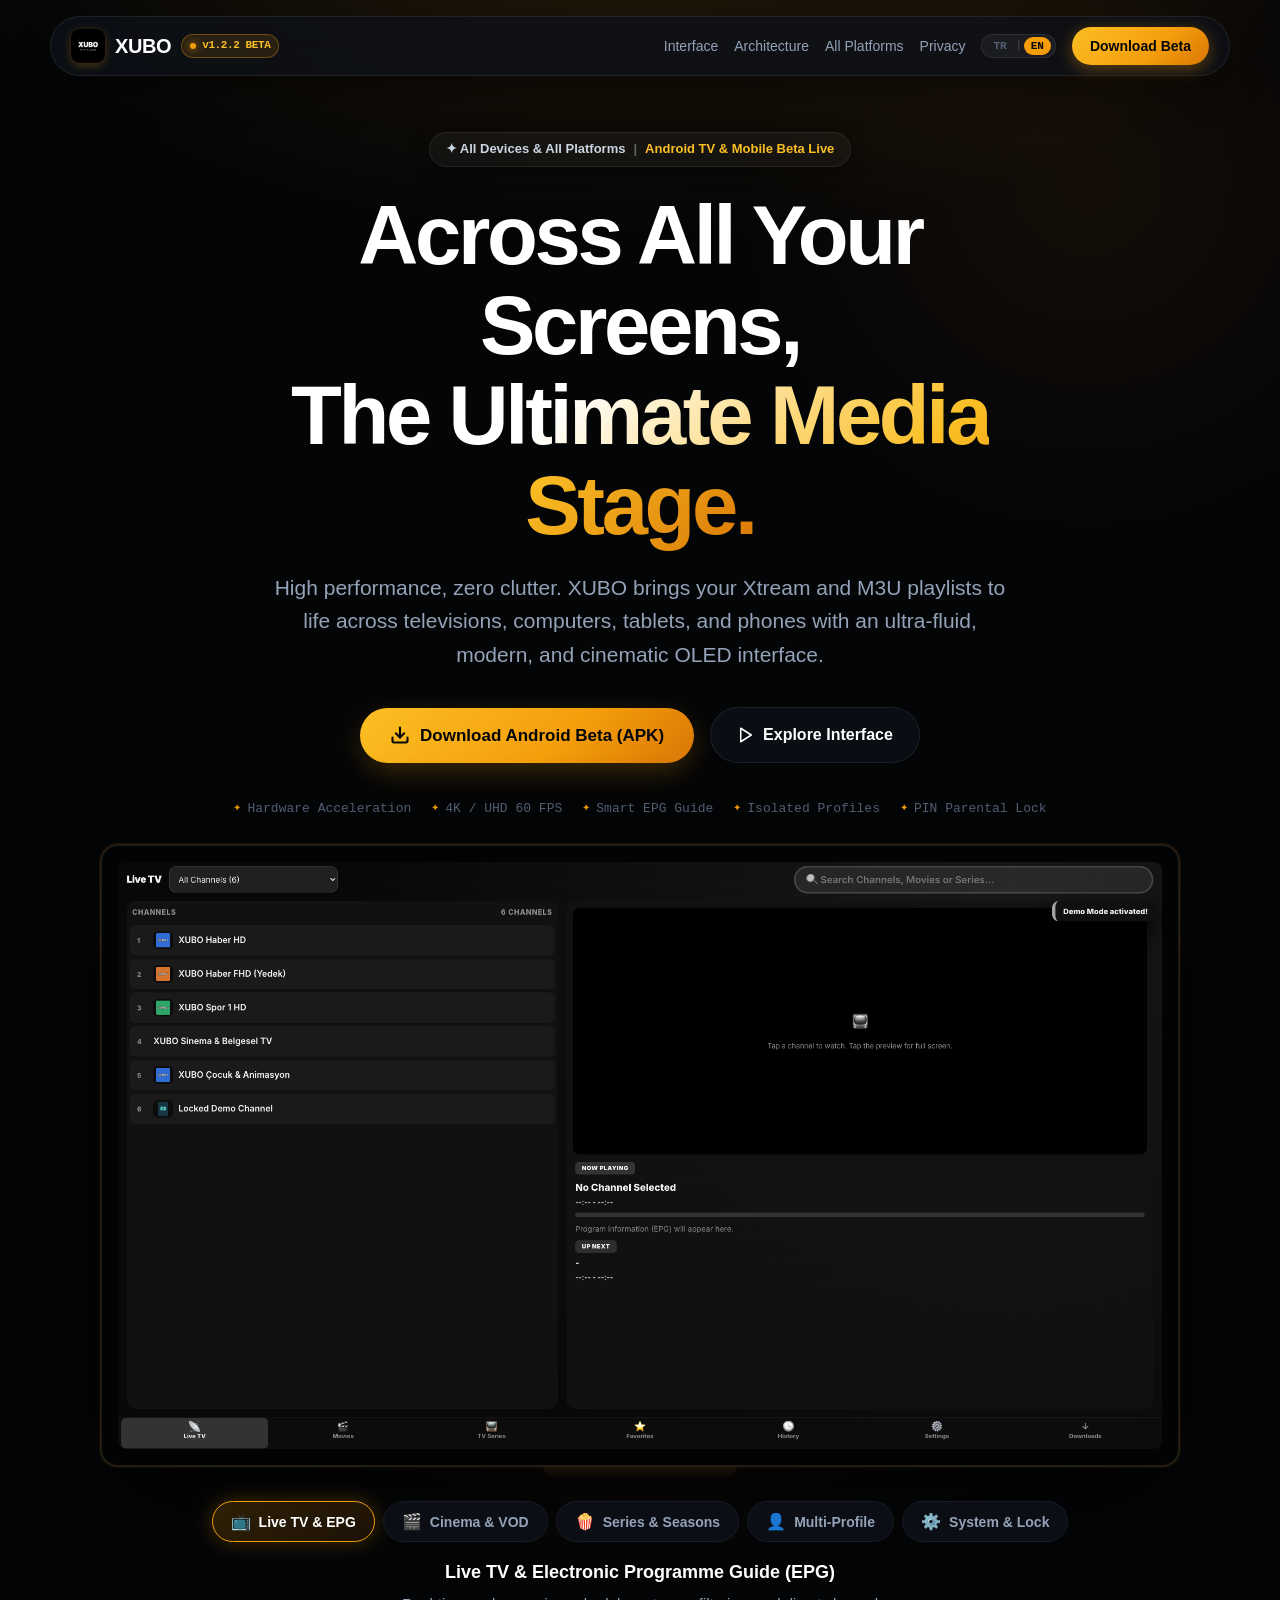
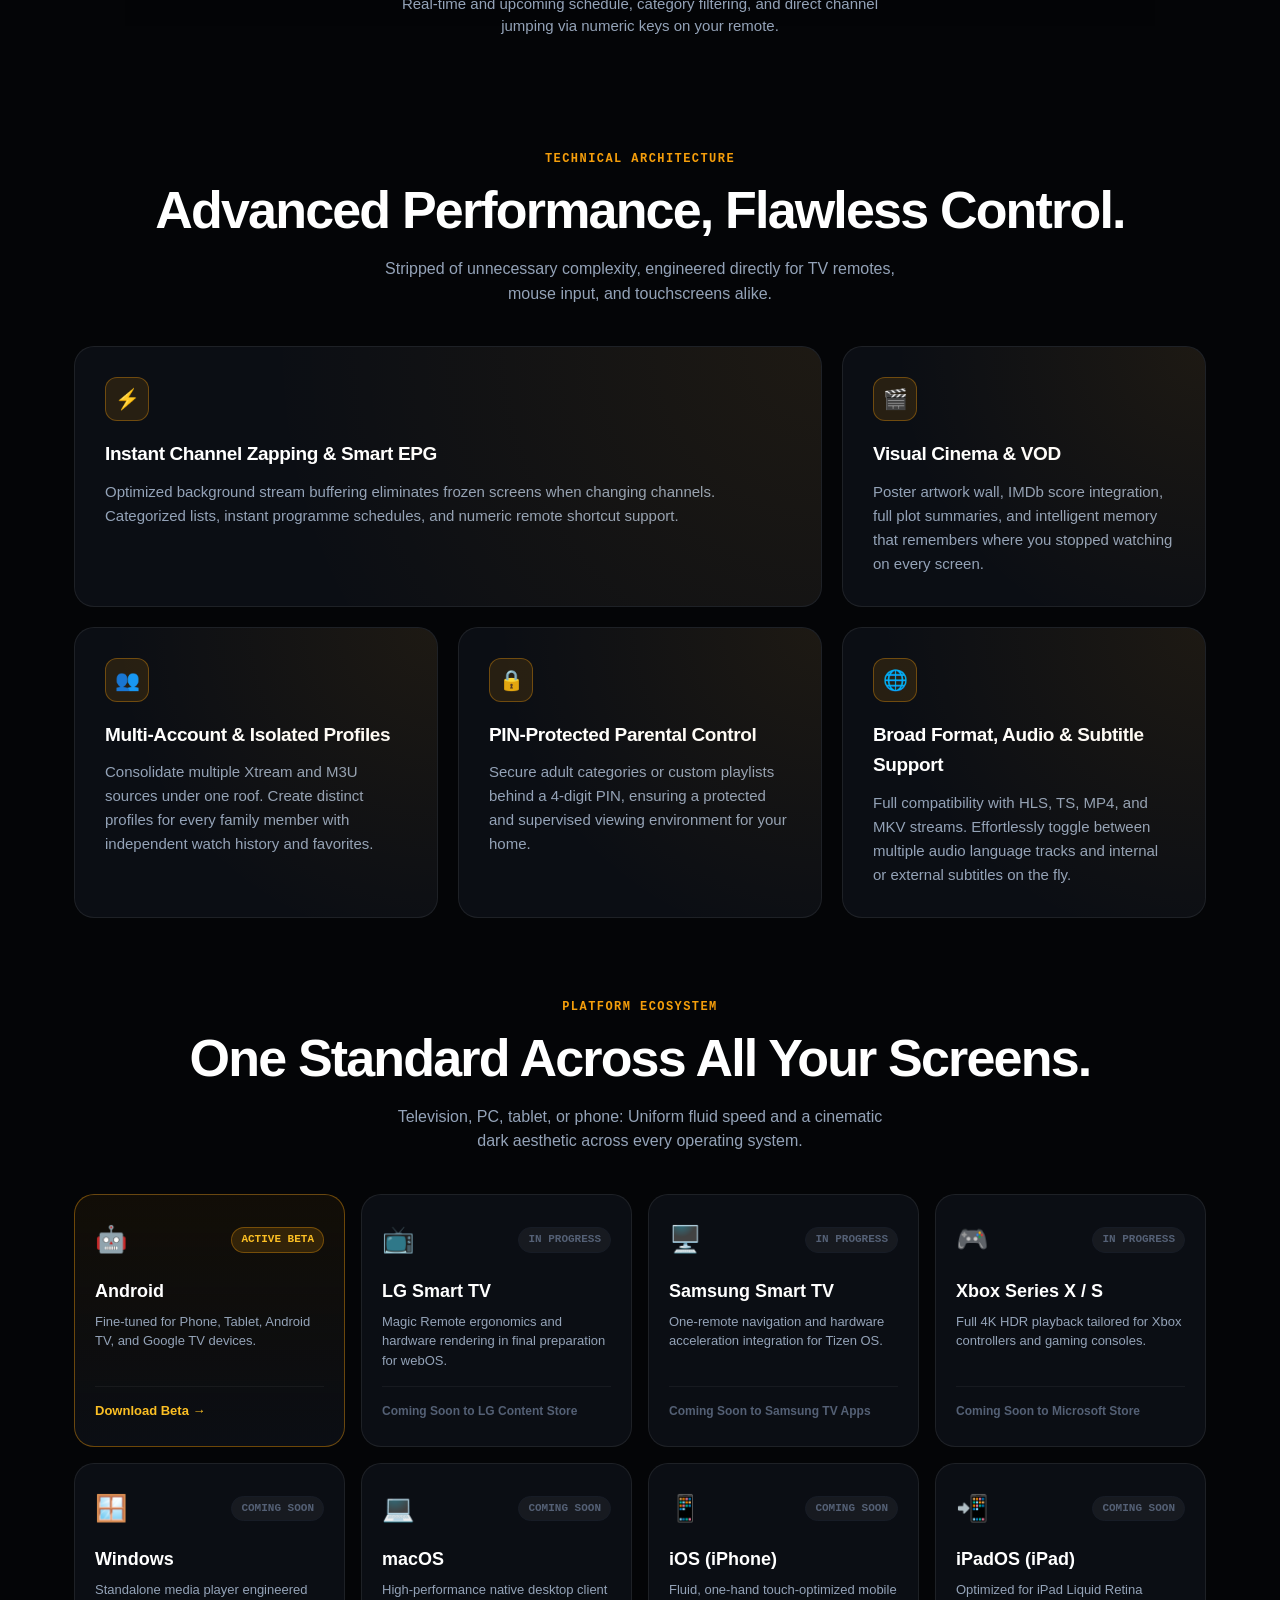
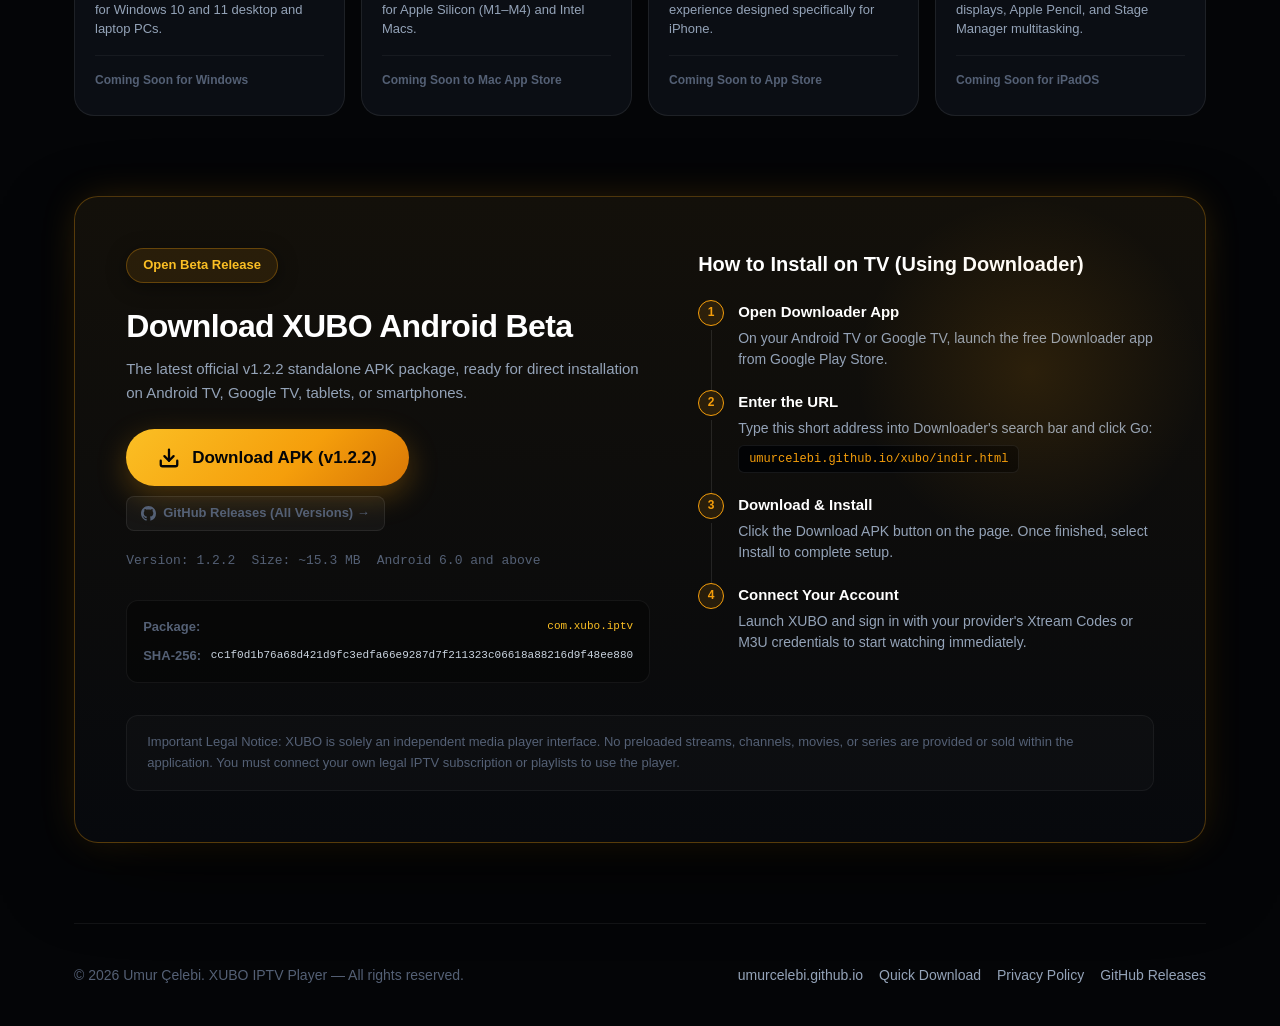
==== xubo/index.html @ 677a8559 "Enhance website: Integrate official GitHub Releases links and badges" ====
<!doctype html>
<html lang="tr">
<head>
  <meta charset="utf-8">
  <meta name="viewport" content="width=device-width, initial-scale=1">
  <title>XUBO — Tüm Ekranlarınız İçin Yeni Nesil IPTV Oynatıcı</title>
  <meta name="description" content="XUBO; televizyon, bilgisayar, tablet ve telefonda kendi IPTV aboneliğinizdeki canlı TV, film ve dizileri en yüksek performans ve sinematik koyu arayüzle oynatan bağımsız medya oynatıcısıdır.">
  <link rel="icon" href="favicon.png" type="image/png">
  <link rel="stylesheet" href="assets/css/xubo.css">
  <script src="assets/js/xubo.js" defer></script>
</head>
<body>

  <!-- Floating Capsule Navigation -->
  <div class="nav-wrapper">
    <header class="floating-nav">
      <a href="./" class="nav-brand" aria-label="XUBO">
        <img src="assets/img/xubo-icon.png" alt="XUBO Logo" width="34" height="34">
        <span>XUBO</span>
        <span class="pulse-indicator">
          <span class="pulse-dot" aria-hidden="true"></span>
          v1.2.2 BETA
        </span>
      </a>

      <nav class="nav-menu" aria-label="Menü">
        <a class="nav-opt" href="#ekranlar" data-i18n="nav_screens">Arayüz</a>
        <a class="nav-opt" href="#ozellikler" data-i18n="nav_architecture">Mimarisi</a>
        <a class="nav-opt" href="#ekosistem" data-i18n="nav_devices">Tüm Platformlar</a>
        <a class="nav-opt" href="privacy.html" data-i18n="nav_privacy">Gizlilik</a>

        <!-- Language Switcher -->
        <div class="lang-switcher" aria-label="Dil Seçimi">
          <button type="button" class="lang-btn is-active" data-lang="tr" aria-pressed="true">TR</button>
          <span class="lang-sep" aria-hidden="true">|</span>
          <button type="button" class="lang-btn" data-lang="en" aria-pressed="false">EN</button>
        </div>

        <a class="btn-nav-cta" href="#indir" data-i18n="nav_beta_cta">Beta İndir</a>
      </nav>
    </header>
  </div>

  <div class="wrap">
    <main id="icerik">
      <!-- 1. Theatrical Hero Stage -->
      <section class="hero-stage">
        <div class="hero-pill-badge">
          <span data-i18n="hero_badge">✦ Tüm Cihazlar & Tüm Platformlar</span>
          <span style="opacity: 0.4;">|</span>
          <span class="tag-highlight" data-i18n="hero_badge_sub">Android TV & Mobil Beta Yayında</span>
        </div>

        <h1>
          <span data-i18n="hero_h1_lead">Tüm Ekranlarınızda</span><br>
          <span class="gradient-text" data-i18n="hero_h1_grad">Kusursuz Medya Sahnesi.</span>
        </h1>

        <p class="hero-lead" data-i18n="hero_lead">
          Yüksek performans, sıfır karmaşa. XUBO; televizyondan bilgisayara, tabletten telefona tüm cihazlarınızda Xtream ve M3U oynatma listelerinizi ultra akıcı, modern ve sinematik bir OLED arayüzüyle buluşturan yeni nesil medya oynatıcısıdır.
        </p>

        <div class="hero-buttons">
          <a class="btn-glow-primary" href="#indir">
            <svg width="20" height="20" viewBox="0 0 24 24" fill="none" stroke="currentColor" stroke-width="2.5" stroke-linecap="round" stroke-linejoin="round" aria-hidden="true"><path d="M21 15v4a2 2 0 0 1-2 2H5a2 2 0 0 1-2-2v-4"></path><polyline points="7 10 12 15 17 10"></polyline><line x1="12" y1="15" x2="12" y2="3"></line></svg>
            <span data-i18n="hero_btn_dl">Android Beta Sürümünü İndir (APK)</span>
          </a>
          <a class="btn-glass-secondary" href="#ekranlar">
            <svg width="18" height="18" viewBox="0 0 24 24" fill="none" stroke="currentColor" stroke-width="2" stroke-linecap="round" stroke-linejoin="round" aria-hidden="true"><polygon points="5 3 19 12 5 21 5 3"></polygon></svg>
            <span data-i18n="hero_btn_explore">Arayüzü İncele</span>
          </a>
        </div>

        <div class="specs-ticker">
          <span data-i18n="spec_hw">Donanım Hızlandırma</span>
          <span data-i18n="spec_4k">4K / UHD 60 FPS</span>
          <span data-i18n="spec_epg">Akıllı EPG Rehberi</span>
          <span data-i18n="spec_multi">Çoklu Profil</span>
          <span data-i18n="spec_pin">PIN Ebeveyn Kilidi</span>
        </div>

        <!-- 2. Cinematic OLED Showcase -->
        <div class="showcase-stage" id="ekranlar">
          <div class="ambient-glow" aria-hidden="true"></div>

          <div class="oled-tv">
            <div class="tv-display">
              <img class="is-visible" data-screen="live" src="assets/img/screen-live.png" alt="XUBO Canlı TV ve EPG Program Rehberi" width="1920" height="1080">
              <img data-screen="vod" src="assets/img/screen-vod.png" alt="XUBO 4K VOD Sinema ve Film Kütüphanesi" width="1920" height="1080" loading="lazy">
              <img data-screen="series" src="assets/img/screen-series.png" alt="XUBO Dizi ve Sezon Takip Arayüzü" width="1920" height="1080" loading="lazy">
              <img data-screen="login" src="assets/img/screen-login.png" alt="XUBO Giriş ve Çoklu Profil Yönetimi" width="1920" height="1080" loading="lazy">
              <img data-screen="settings" src="assets/img/screen-settings.png" alt="XUBO Sistem Ayarları ve Ebeveyn Kilidi" width="1920" height="1080" loading="lazy">
            </div>
          </div>
          <div class="tv-pedestal" aria-hidden="true"></div>

          <!-- Dynamic Dock Switcher -->
          <div class="showcase-dock">
            <div class="dock-tabs" role="tablist" aria-label="Uygulama Ekranları">
              <button type="button" class="dock-btn is-active" role="tab" aria-selected="true" data-target="live">
                <span class="dock-icon">📺</span> <span data-i18n="tab_live">Canlı TV & EPG</span>
              </button>
              <button type="button" class="dock-btn" role="tab" aria-selected="false" data-target="vod">
                <span class="dock-icon">🎬</span> <span data-i18n="tab_vod">Sinema & VOD</span>
              </button>
              <button type="button" class="dock-btn" role="tab" aria-selected="false" data-target="series">
                <span class="dock-icon">🍿</span> <span data-i18n="tab_series">Dizi & Sezon</span>
              </button>
              <button type="button" class="dock-btn" role="tab" aria-selected="false" data-target="login">
                <span class="dock-icon">👤</span> <span data-i18n="tab_login">Çoklu Profil</span>
              </button>
              <button type="button" class="dock-btn" role="tab" aria-selected="false" data-target="settings">
                <span class="dock-icon">⚙️</span> <span data-i18n="tab_settings">Sistem & Kilit</span>
              </button>
            </div>

            <div class="dock-info" aria-live="polite">
              <h3 data-dock-title>Canlı TV ve Elektronik Program Rehberi (EPG)</h3>
              <p data-dock-desc>Anlık ve sıradaki yayın bilgisi, kategori bazlı filtreleme ve kumandadan doğrudan sayı ile kanal seçimi.</p>
            </div>
          </div>
        </div>
      </section>

      <!-- 3. Bento Grid Features Architecture -->
      <section id="ozellikler" aria-labelledby="h-ozellikler">
        <div class="section-header">
          <div class="section-eyebrow" data-i18n="bento_eyebrow">TEKNİK MİMARİ</div>
          <h2 class="section-heading" id="h-ozellikler" data-i18n="bento_h2">Gelişmiş Performans, Kusursuz Kontrol.</h2>
          <p class="section-desc" data-i18n="bento_desc">Gereksiz karmaşadan arındırılmış, televizyon kumandasından mobil dokunmatiğe kadar her cihaza özel ergonomi.</p>
        </div>

        <div class="bento-grid">
          <!-- Card 1: Wide 2 cols -->
          <div class="bento-card col-span-2">
            <div class="bento-icon-box" aria-hidden="true">⚡</div>
            <h3 data-i18n="bento_1_title">Anlık Kanal Değişimi ve Akıllı EPG</h3>
            <p data-i18n="bento_1_desc">Arka planda optimize edilen akış tamponlaması sayesinde kanal değiştirirken ekran donmaz. Kategorize edilmiş liste, anlık yayın akışı, program detayları ve sayı tuşlarıyla doğrudan kanal atlama desteği sunar.</p>
          </div>

          <!-- Card 2 -->
          <div class="bento-card">
            <div class="bento-icon-box" aria-hidden="true">🎬</div>
            <h3 data-i18n="bento_2_title">Görsel Sinema & VOD</h3>
            <p data-i18n="bento_2_desc">Film ve diziler için poster afiş duvarı, IMDb puanları, özet bilgileri ve kaldığınız saniyeyi her profilde bağımsız hatırlayan akıllı oynatıcı hafızası.</p>
          </div>

          <!-- Card 3 -->
          <div class="bento-card">
            <div class="bento-icon-box" aria-hidden="true">👥</div>
            <h3 data-i18n="bento_3_title">Çoklu Hesap ve Bağımsız Profiller</h3>
            <p data-i18n="bento_3_desc">Xtream ve M3U hesaplarınızı tek çatıda toplayın. Evdeki her aile üyesi için ayrı profil oluşturup favorileri ve geçmişi birbirinden ayırın.</p>
          </div>

          <!-- Card 4 -->
          <div class="bento-card">
            <div class="bento-icon-box" aria-hidden="true">🔒</div>
            <h3 data-i18n="bento_4_title">PIN Korumalı Ebeveyn Kilidi</h3>
            <p data-i18n="bento_4_desc">Yetişkin kategorileri ya da özel listeleri 4 haneli güvenli PIN şifresiyle kilitleyin; aileniz için her zaman güvenli ve denetimli bir izleme ortamı sağlayın.</p>
          </div>

          <!-- Card 5 -->
          <div class="bento-card">
            <div class="bento-icon-box" aria-hidden="true">🌐</div>
            <h3 data-i18n="bento_5_title">Geniş Format ve Ses/Altyazı Desteği</h3>
            <p data-i18n="bento_5_desc">HLS, TS, MP4 ve MKV kapsayıcıları ile tam uyum. Yayın anında çoklu ses dilleri ve harici altyazılar arasında tek dokunuşla geçiş yapabilme imkanı.</p>
          </div>
        </div>
      </section>

      <!-- 4. Ecosystem & Platform Matrix (8 Platforms) -->
      <section id="ekosistem" aria-labelledby="h-ekosistem">
        <div class="section-header">
          <div class="section-eyebrow" data-i18n="eco_eyebrow">PLATFORM EKOSİSTEMİ</div>
          <h2 class="section-heading" id="h-ekosistem" data-i18n="eco_h2">Tüm Ekranlarınızda Tek Standart.</h2>
          <p class="section-desc" data-i18n="eco_desc">Televizyon, bilgisayar, tablet ve telefon: Farklı işletim sistemlerinde aynı tutarlı hız ve sinematik koyu arayüz.</p>
        </div>

        <div class="ecosystem-grid">
          <!-- 1. Android (Active Beta) -->
          <div class="eco-card eco-active">
            <div>
              <div class="eco-head">
                <span class="eco-icon">🤖</span>
                <span class="eco-pill pill-live" data-i18n="eco_android_badge">Aktif Beta</span>
              </div>
              <h3 data-i18n="eco_android_title">Android</h3>
              <p class="eco-desc" data-i18n="eco_android_desc">Telefon, Tablet, Android TV ve Google TV cihazları için optimize edildi.</p>
            </div>
            <div class="eco-footer">
              <a href="#indir" data-i18n="eco_android_cta">
                Beta Sürümünü İndir →
              </a>
            </div>
          </div>

          <!-- 2. LG webOS -->
          <div class="eco-card">
            <div>
              <div class="eco-head">
                <span class="eco-icon">📺</span>
                <span class="eco-pill pill-soon" data-i18n="eco_lg_badge">Hazırlanıyor</span>
              </div>
              <h3 data-i18n="eco_lg_title">LG Smart TV</h3>
              <p class="eco-desc" data-i18n="eco_lg_desc">webOS platformu için Magic Remote kumanda optimizasyonları tamamlanıyor.</p>
            </div>
            <div class="eco-footer">
              <span class="soon-label" data-i18n="eco_lg_status">Yakında LG Content Store'da</span>
            </div>
          </div>

          <!-- 3. Samsung Tizen OS -->
          <div class="eco-card">
            <div>
              <div class="eco-head">
                <span class="eco-icon">🖥️</span>
                <span class="eco-pill pill-soon" data-i18n="eco_samsung_badge">Hazırlanıyor</span>
              </div>
              <h3 data-i18n="eco_samsung_title">Samsung Smart TV</h3>
              <p class="eco-desc" data-i18n="eco_samsung_desc">Tizen OS için tek kumanda ergonomisi ve donanım hızlandırma entegrasyonu.</p>
            </div>
            <div class="eco-footer">
              <span class="soon-label" data-i18n="eco_samsung_status">Yakında Samsung Smart TV Mağazası'nda</span>
            </div>
          </div>

          <!-- 4. Xbox Series X / S -->
          <div class="eco-card">
            <div>
              <div class="eco-head">
                <span class="eco-icon">🎮</span>
                <span class="eco-pill pill-soon" data-i18n="eco_xbox_badge">Hazırlanıyor</span>
              </div>
              <h3 data-i18n="eco_xbox_title">Xbox Series X / S</h3>
              <p class="eco-desc" data-i18n="eco_xbox_desc">Xbox oyun kumandası ile tam uyumlu 4K HDR oynatma deneyimi.</p>
            </div>
            <div class="eco-footer">
              <span class="soon-label" data-i18n="eco_xbox_status">Yakında Microsoft Store'da</span>
            </div>
          </div>

          <!-- 5. Windows -->
          <div class="eco-card">
            <div>
              <div class="eco-head">
                <span class="eco-icon">🪟</span>
                <span class="eco-pill pill-soon" data-i18n="eco_windows_badge">Yakında</span>
              </div>
              <h3 data-i18n="eco_windows_title">Windows</h3>
              <p class="eco-desc" data-i18n="eco_windows_desc">Windows 10 ve 11 masaüstü ve dizüstü bilgisayarlar için bağımsız oynatıcı uygulaması.</p>
            </div>
            <div class="eco-footer">
              <span class="soon-label" data-i18n="eco_windows_status">Yakında Windows İçin Yayında</span>
            </div>
          </div>

          <!-- 6. macOS -->
          <div class="eco-card">
            <div>
              <div class="eco-head">
                <span class="eco-icon">💻</span>
                <span class="eco-pill pill-soon" data-i18n="eco_macos_badge">Yakında</span>
              </div>
              <h3 data-i18n="eco_macos_title">macOS</h3>
              <p class="eco-desc" data-i18n="eco_macos_desc">Apple Silicon (M1/M2/M3/M4) ve Intel Mac cihazları için yüksek performanslı masaüstü arayüzü.</p>
            </div>
            <div class="eco-footer">
              <span class="soon-label" data-i18n="eco_macos_status">Yakında Mac App Store'da</span>
            </div>
          </div>

          <!-- 7. iOS (iPhone) -->
          <div class="eco-card">
            <div>
              <div class="eco-head">
                <span class="eco-icon">📱</span>
                <span class="eco-pill pill-soon" data-i18n="eco_ios_badge">Yakında</span>
              </div>
              <h3 data-i18n="eco_ios_title">iOS (iPhone)</h3>
              <p class="eco-desc" data-i18n="eco_ios_desc">iPhone ekranları için özel olarak tasarlanmış, tek elle kullanılan akıcı mobil deneyim.</p>
            </div>
            <div class="eco-footer">
              <span class="soon-label" data-i18n="eco_ios_status">Yakında App Store'da</span>
            </div>
          </div>

          <!-- 8. iPadOS (iPad) -->
          <div class="eco-card">
            <div>
              <div class="eco-head">
                <span class="eco-icon">📲</span>
                <span class="eco-pill pill-soon" data-i18n="eco_ipados_badge">Yakında</span>
              </div>
              <h3 data-i18n="eco_ipados_title">iPadOS (iPad)</h3>
              <p class="eco-desc" data-i18n="eco_ipados_desc">Geniş Retina ekran, Apple Pencil ve Sahne Yöneticisi (Stage Manager) ile çoklu görev uyumu.</p>
            </div>
            <div class="eco-footer">
              <span class="soon-label" data-i18n="eco_ipados_status">Yakında iPadOS İçin Yayında</span>
            </div>
          </div>
        </div>
      </section>

      <!-- 5. Monolith Download Hub -->
      <section id="indir" aria-labelledby="h-indir">
        <div class="download-hub">
          <div class="hub-layout">
            <!-- Left: Download Hero & Verification -->
            <div class="hub-hero">
              <div class="hero-pill-badge" style="background: rgba(245, 158, 11, 0.1); border-color: rgba(245, 158, 11, 0.3); color: var(--amber-bright);" data-i18n="hub_badge">
                Açık Beta Dağıtımı
              </div>
              <h3 id="h-indir" data-i18n="hub_h3">XUBO Android Beta'yı İndirin</h3>
              <p data-i18n="hub_lead">
                Android TV, Google TV, tablet veya akıllı telefonunuza doğrudan kurabileceğiniz en güncel v1.2.2 resmi APK paketidir.
              </p>

              <a class="btn-download-hero" href="downloads/xubo-iptv.apk" download="xubo-iptv.apk">
                <svg width="22" height="22" viewBox="0 0 24 24" fill="none" stroke="currentColor" stroke-width="2.5" stroke-linecap="round" stroke-linejoin="round" aria-hidden="true"><path d="M21 15v4a2 2 0 0 1-2 2H5a2 2 0 0 1-2-2v-4"></path><polyline points="7 10 12 15 17 10"></polyline><line x1="12" y1="15" x2="12" y2="3"></line></svg>
                <span data-i18n="hub_btn">APK'yı İndir (v1.2.2)</span>
              </a>

              <div style="margin-top: 10px;">
                <a href="https://github.com/umurcelebi/xubo/releases" target="_blank" rel="noopener" style="display: inline-flex; align-items: center; gap: 7px; color: var(--text-dim); font-size: 13px; font-weight: 600; text-decoration: none; padding: 6px 14px; border-radius: 8px; background: rgba(255, 255, 255, 0.04); border: 1px solid rgba(255, 255, 255, 0.08); transition: all 0.2s ease;">
                  <svg width="15" height="15" viewBox="0 0 24 24" fill="currentColor" aria-hidden="true"><path d="M12 0C5.37 0 0 5.37 0 12c0 5.31 3.435 9.795 8.205 11.385.6.105.825-.255.825-.57 0-.285-.015-1.23-.015-2.235-3.015.555-3.795-.735-4.035-1.41-.135-.345-.72-1.41-1.23-1.695-.42-.225-1.02-.78-.015-.795.945-.015 1.62.87 1.845 1.23 1.08 1.815 2.805 1.305 3.495.99.105-.78.42-1.305.765-1.605-2.67-.3-5.46-1.335-5.46-5.925 0-1.305.465-2.385 1.23-3.225-.12-.3-.54-1.53.12-3.18 0 0 1.005-.315 3.3 1.23.96-.27 1.98-.405 3-.405s2.04.135 3 .405c2.295-1.56 3.3-1.23 3.3-1.23.66 1.65.24 2.88.12 3.18.765.84 1.23 1.905 1.23 3.225 0 4.605-2.805 5.625-5.475 5.925.435.375.81 1.095.81 2.22 0 1.605-.015 2.895-.015 3.3 0 .315.225.69.825.57A12.02 12.02 0 0024 12c0-6.63-5.37-12-12-12z"/></svg>
                  <span data-i18n="hub_github_releases">GitHub Releases (Tüm Sürümler) →</span>
                </a>
              </div>

              <div class="apk-specs">
                <span data-i18n="hub_spec_ver">Sürüm: 1.2.2</span>
                <span data-i18n="hub_spec_size">Boyut: ~15.3 MB</span>
                <span data-i18n="hub_spec_req">Android 6.0 ve üzeri</span>
              </div>

              <!-- Cryptographic Hash Verification -->
              <div class="security-card">
                <div class="hash-row">
                  <span style="color: var(--text-dim); font-weight: 600;" data-i18n="hub_pkg">Paket:</span>
                  <code style="color: var(--amber-bright);">com.xubo.iptv</code>
                </div>
                <div class="hash-row" style="margin-top: 8px;">
                  <span style="color: var(--text-dim); font-weight: 600;" data-i18n="hub_hash">SHA-256:</span>
                  <code>cc1f0d1b76a68d421d9fc3edfa66e9287d7f211323c06618a88216d9f48ee880</code>
                </div>
              </div>
            </div>

            <!-- Right: Fast TV Installation Timeline -->
            <div>
              <h4 style="font-size: 20px; font-weight: 750; color: var(--text-primary); margin: 0 0 20px;" data-i18n="hub_guide_title">
                Televizyona Kurulum (Downloader ile)
              </h4>

              <ol class="timeline-guide">
                <li>
                  <h4 data-i18n="hub_step_1_title">Downloader Uygulamasını Açın</h4>
                  <p data-i18n="hub_step_1_desc">Android TV veya Google TV cihazınızda Google Play Store'dan ücretsiz Downloader uygulamasını açın.</p>
                </li>
                <li>
                  <h4 data-i18n="hub_step_2_title">Adresi Yazın</h4>
                  <p><span data-i18n="hub_step_2_desc">Downloader arama çubuğuna şu kısa adresi girip kumandadan Go butonuna basın:</span><br>
                    <span class="fast-url">umurcelebi.github.io/xubo/indir.html</span>
                  </p>
                </li>
                <li>
                  <h4 data-i18n="hub_step_3_title">İndirin ve Yükleyin</h4>
                  <p data-i18n="hub_step_3_desc">Açılan sayfada APK'yı İndir seçeneğine tıklayın. İndirme bittiğinde Yükle (Install) butonuna basarak kurulumu tamamlayın.</p>
                </li>
                <li>
                  <h4 data-i18n="hub_step_4_title">Hesabınızı Ekleyin</h4>
                  <p data-i18n="hub_step_4_desc">Uygulamayı açıp IPTV sağlayıcınızın Xtream Codes veya M3U bağlantı bilgileriyle anında izlemeye başlayın.</p>
                </li>
              </ol>
            </div>
          </div>

          <!-- Legal Disclaimer -->
          <div class="legal-box" data-i18n="legal_text">
            Önemli Yasal Bilgilendirme: XUBO yalnızca bağımsız bir medya oynatıcı arayüzüdür. Uygulama içerisinde hazır yayın, kanal, film veya dizi bulunmaz ve satılmaz. Hizmetten yararlanmak için kendi yasal IPTV aboneliğinizi kullanmanız gerekir.
          </div>
        </div>
      </section>
    </main>

    <!-- Global Footer -->
    <footer class="global-footer">
      <div class="footer-inner">
        <div data-i18n="footer_copy">
          © 2026 Umur Çelebi. XUBO IPTV Player — Tüm hakları saklıdır.
        </div>
        <div class="footer-links">
          <a href="../">umurcelebi.github.io</a>
          <a href="indir.html" data-i18n="footer_quick_dl">Hızlı İndirme</a>
          <a href="privacy.html" data-i18n="footer_privacy">Gizlilik Politikası</a>
          <a href="https://github.com/umurcelebi/xubo/releases" target="_blank" rel="noopener" data-i18n="footer_github">GitHub Sürümleri</a>
        </div>
      </div>
    </footer>
  </div>

</body>
</html>
---- xubo/assets/css/xubo.css ----
/* ==========================================================================
   XUBO — Next-Gen IPTV Media Player
   Bespoke Design: Dark Titanium, Cyber-OLED & Warm Amber Luminescence
   Fully Responsive & Mobile-Optimized (Zero Overflow)
   ========================================================================== */

:root {
  --bg-core: #040507;
  --bg-deep: #07090d;
  --bg-surface: #0b0e14;
  --bg-glass: rgba(14, 18, 26, 0.76);
  --bg-glass-hover: rgba(22, 28, 40, 0.88);
  --bg-card: #0f131c;

  --border-glass: rgba(255, 255, 255, 0.08);
  --border-glass-hover: rgba(245, 158, 11, 0.4);
  --border-subtle: #171c26;

  /* Brand Accent: Warm Amber & Golden Titanium */
  --amber: #f59e0b;
  --amber-bright: #fbbf24;
  --amber-light: #fef3c7;
  --amber-glow: rgba(245, 158, 11, 0.28);
  --amber-subtle: rgba(245, 158, 11, 0.12);
  --amber-border: rgba(245, 158, 11, 0.35);
  --amber-gradient: linear-gradient(135deg, #fbbf24 0%, #f59e0b 60%, #d97706 100%);

  --text-primary: #ffffff;
  --text-secondary: #cbd5e1;
  --text-muted: #94a3b8;
  --text-dim: #546075;

  --font-sans: -apple-system, BlinkMacSystemFont, "Segoe UI", Roboto, "Inter", Helvetica, Arial, sans-serif;
  --font-mono: "JetBrains Mono", ui-monospace, SFMono-Regular, Menlo, Monaco, Consolas, monospace;

  --container: 1180px;
  --radius-lg: 20px;
  --radius-md: 12px;
  --radius-pill: 999px;

  color-scheme: dark;
}

*, *::before, *::after {
  box-sizing: border-box;
}

html {
  -webkit-text-size-adjust: 100%;
  scroll-behavior: smooth;
  background-color: var(--bg-core);
  overflow-x: hidden;
}

body {
  margin: 0;
  padding: 0;
  width: 100%;
  max-width: 100%;
  font-family: var(--font-sans);
  font-size: 16px;
  line-height: 1.6;
  color: var(--text-secondary);
  background-color: var(--bg-core);
  background-image: 
    radial-gradient(ellipse 90% 60% at 50% -10%, rgba(245, 158, 11, 0.14) 0%, transparent 60%),
    radial-gradient(circle 500px at 85% 20%, rgba(217, 119, 6, 0.08) 0%, transparent 70%);
  background-attachment: fixed;
  -webkit-font-smoothing: antialiased;
  -moz-osx-font-smoothing: grayscale;
  overflow-x: hidden;
}

img {
  max-width: 100%;
  height: auto;
  display: block;
}

a {
  color: var(--amber-bright);
  text-decoration: none;
  transition: all 0.2s ease;
}

a:hover {
  color: #fde68a;
}

:focus-visible {
  outline: 2px solid var(--amber);
  outline-offset: 4px;
  border-radius: 8px;
}

.wrap {
  width: 100%;
  max-width: var(--container);
  margin: 0 auto;
  padding: 0 24px;
  box-sizing: border-box;
}

@media (max-width: 640px) {
  .wrap {
    padding: 0 16px;
  }
}

/* ==========================================================================
   Floating Glass Navigation Header
   ========================================================================== */

.nav-wrapper {
  position: sticky;
  top: 16px;
  z-index: 100;
  padding: 0 16px;
  margin-bottom: 24px;
  box-sizing: border-box;
}

.floating-nav {
  max-width: var(--container);
  margin: 0 auto;
  background: var(--bg-glass);
  backdrop-filter: blur(20px);
  -webkit-backdrop-filter: blur(20px);
  border: 1px solid var(--border-glass);
  border-radius: var(--radius-pill);
  padding: 10px 20px;
  display: flex;
  align-items: center;
  justify-content: space-between;
  box-shadow: 0 16px 40px -10px rgba(0, 0, 0, 0.6);
  box-sizing: border-box;
}

.nav-brand {
  display: flex;
  align-items: center;
  gap: 10px;
  color: var(--text-primary);
  font-weight: 800;
  font-size: 20px;
  letter-spacing: -0.02em;
  flex-shrink: 0;
}

.nav-brand img {
  width: 34px;
  height: 34px;
  border-radius: 9px;
  box-shadow: 0 2px 10px rgba(245, 158, 11, 0.3);
}

.nav-brand .pulse-indicator {
  display: inline-flex;
  align-items: center;
  gap: 6px;
  font-size: 11px;
  font-family: var(--font-mono);
  font-weight: 700;
  color: var(--amber-bright);
  background: var(--amber-subtle);
  border: 1px solid var(--amber-border);
  padding: 2px 8px;
  border-radius: var(--radius-pill);
}

.pulse-dot {
  width: 6px;
  height: 6px;
  border-radius: 50%;
  background: var(--amber);
  box-shadow: 0 0 8px var(--amber);
  animation: pulseAnim 2s infinite ease-in-out;
}

@keyframes pulseAnim {
  0%, 100% { opacity: 1; transform: scale(1); }
  50% { opacity: 0.4; transform: scale(0.85); }
}

.nav-menu {
  display: flex;
  align-items: center;
  gap: 16px;
  font-size: 14px;
  font-weight: 500;
}

.nav-menu a {
  color: var(--text-muted);
}

.nav-menu a:hover {
  color: var(--text-primary);
}

/* Language Switcher */
.lang-switcher {
  display: inline-flex;
  align-items: center;
  background: rgba(255, 255, 255, 0.05);
  border: 1px solid var(--border-glass);
  border-radius: var(--radius-pill);
  padding: 2px 4px;
  gap: 2px;
  font-size: 11px;
  font-family: var(--font-mono);
  font-weight: 700;
  flex-shrink: 0;
}

.lang-btn {
  background: none;
  border: none;
  color: var(--text-dim);
  padding: 3px 7px;
  border-radius: var(--radius-pill);
  cursor: pointer;
  transition: all 0.2s ease;
  font-family: inherit;
  font-size: inherit;
  font-weight: inherit;
}

.lang-btn:hover {
  color: var(--text-primary);
}

.lang-btn.is-active {
  background: var(--amber);
  color: #040507;
}

.lang-sep {
  color: rgba(255, 255, 255, 0.15);
  font-size: 10px;
}

.btn-nav-cta {
  background: var(--amber-gradient);
  color: #040507 !important;
  font-weight: 750;
  padding: 8px 18px;
  border-radius: var(--radius-pill);
  box-shadow: 0 4px 16px rgba(245, 158, 11, 0.35);
  transition: transform 0.2s ease, box-shadow 0.2s ease;
  white-space: nowrap;
  flex-shrink: 0;
}

.btn-nav-cta:hover {
  transform: translateY(-1px);
  box-shadow: 0 6px 22px rgba(245, 158, 11, 0.5);
}

@media (max-width: 820px) {
  .nav-menu a.nav-opt {
    display: none;
  }
}

@media (max-width: 480px) {
  .nav-wrapper {
    top: 10px;
    padding: 0 8px;
  }
  .floating-nav {
    padding: 8px 12px;
  }
  .nav-brand {
    font-size: 18px;
    gap: 8px;
  }
  .nav-brand img {
    width: 28px;
    height: 28px;
  }
  .nav-brand .pulse-indicator {
    display: none; /* Hide badge on mobile header to prevent button collisions */
  }
  .nav-menu {
    gap: 8px;
  }
  .btn-nav-cta {
    padding: 6px 12px;
    font-size: 12px;
  }
}

/* ==========================================================================
   Hero Stage (Theatrical, Symmetrical & Cinematic)
   ========================================================================== */

.hero-stage {
  padding: 48px 0 32px;
  text-align: center;
  box-sizing: border-box;
}

.hero-pill-badge {
  display: inline-flex;
  align-items: center;
  justify-content: center;
  gap: 8px;
  background: rgba(255, 255, 255, 0.04);
  border: 1px solid var(--border-glass);
  padding: 6px 16px;
  border-radius: var(--radius-pill);
  font-size: 13px;
  font-weight: 600;
  color: var(--text-secondary);
  margin-bottom: 24px;
  box-shadow: 0 4px 20px rgba(0, 0, 0, 0.4);
  max-width: 100%;
  box-sizing: border-box;
}

.hero-pill-badge span.tag-highlight {
  color: var(--amber-bright);
  font-weight: 700;
}

.hero-stage h1 {
  font-size: clamp(30px, 6.5vw, 84px);
  font-weight: 850;
  line-height: 1.08;
  letter-spacing: -0.04em;
  color: var(--text-primary);
  margin: 0 auto 20px;
  max-width: 17ch;
  overflow-wrap: break-word;
}

.hero-stage h1 .gradient-text {
  background: linear-gradient(135deg, #ffffff 30%, #fbbf24 70%, #d97706 100%);
  -webkit-background-clip: text;
  -webkit-text-fill-color: transparent;
}

.hero-stage .hero-lead {
  font-size: clamp(15px, 2vw, 21px);
  color: var(--text-muted);
  max-width: 64ch;
  margin: 0 auto 36px;
  line-height: 1.6;
}

.hero-buttons {
  display: flex;
  flex-wrap: wrap;
  align-items: center;
  justify-content: center;
  gap: 16px;
  margin-bottom: 36px;
  width: 100%;
}

.btn-glow-primary {
  display: inline-flex;
  align-items: center;
  justify-content: center;
  gap: 10px;
  background: var(--amber-gradient);
  color: #040507;
  font-size: 17px;
  font-weight: 750;
  padding: 14px 30px;
  border-radius: var(--radius-pill);
  box-shadow: 0 10px 32px -4px var(--amber-glow);
  transition: all 0.25s ease;
  box-sizing: border-box;
}

.btn-glow-primary:hover {
  color: #000000;
  transform: translateY(-2px);
  box-shadow: 0 14px 40px -2px rgba(245, 158, 11, 0.45);
}

.btn-glass-secondary {
  display: inline-flex;
  align-items: center;
  justify-content: center;
  gap: 8px;
  background: var(--bg-glass);
  backdrop-filter: blur(12px);
  color: var(--text-primary);
  border: 1px solid var(--border-glass);
  font-size: 16px;
  font-weight: 600;
  padding: 14px 26px;
  border-radius: var(--radius-pill);
  transition: all 0.2s ease;
  box-sizing: border-box;
}

.btn-glass-secondary:hover {
  background: var(--bg-glass-hover);
  border-color: rgba(255, 255, 255, 0.2);
  color: #ffffff;
  transform: translateY(-2px);
}

/* Feature Ticker / Specs Pills */
.specs-ticker {
  display: flex;
  flex-wrap: wrap;
  align-items: center;
  justify-content: center;
  gap: 10px 20px;
  font-size: 13px;
  font-family: var(--font-mono);
  color: var(--text-dim);
}

.specs-ticker span {
  display: inline-flex;
  align-items: center;
  gap: 6px;
}

.specs-ticker span::before {
  content: '✦';
  color: var(--amber);
  font-size: 10px;
}

@media (max-width: 640px) {
  .hero-stage {
    padding: 24px 0 20px;
  }
  .hero-pill-badge {
    font-size: 11px;
    padding: 6px 12px;
    margin-bottom: 18px;
    flex-direction: column;
    gap: 4px;
    border-radius: 12px;
  }
  .hero-stage h1 {
    font-size: clamp(26px, 8vw, 36px);
    margin-bottom: 14px;
  }
  .hero-stage .hero-lead {
    font-size: 14px;
    line-height: 1.55;
    margin-bottom: 24px;
  }
  .hero-buttons {
    flex-direction: column;
    gap: 12px;
    align-items: stretch;
  }
  .btn-glow-primary,
  .btn-glass-secondary {
    width: 100%;
    padding: 13px 18px;
    font-size: 15px;
    text-align: center;
  }
  .specs-ticker {
    font-size: 11px;
    gap: 8px 12px;
  }
}

/* ==========================================================================
   Cinematic OLED TV Frame & Dynamic Showcase
   ========================================================================== */

.showcase-stage {
  margin: 24px auto 0;
  max-width: 1080px;
  position: relative;
  box-sizing: border-box;
}

/* Ambient Backlight Glow */
.ambient-glow {
  position: absolute;
  top: 10%;
  left: 5%;
  right: 5%;
  bottom: 15%;
  background: radial-gradient(ellipse at center, rgba(245, 158, 11, 0.18) 0%, rgba(217, 119, 6, 0.1) 40%, transparent 70%);
  filter: blur(60px);
  pointer-events: none;
  z-index: 0;
  transition: background 0.5s ease;
}

.oled-tv {
  position: relative;
  z-index: 1;
  background: #020305;
  border: 2px solid #221c13;
  border-radius: 18px;
  padding: clamp(6px, 1.3vw, 16px);
  box-shadow: 0 35px 100px -25px rgba(0, 0, 0, 0.95), 0 0 0 1px rgba(245, 158, 11, 0.1);
  box-sizing: border-box;
}

.tv-display {
  position: relative;
  aspect-ratio: 16 / 9;
  border-radius: 8px;
  overflow: hidden;
  background: #000000;
}

.tv-display img {
  position: absolute;
  inset: 0;
  width: 100%;
  height: 100%;
  object-fit: cover;
  opacity: 0;
  transition: opacity 0.4s cubic-bezier(0.16, 1, 0.3, 1), transform 0.4s ease;
  transform: scale(0.99);
}

.tv-display img.is-visible {
  opacity: 1;
  transform: scale(1);
}

.tv-pedestal {
  width: 18%;
  height: 10px;
  margin: 0 auto;
  background: linear-gradient(180deg, #2b2214 0%, #0c0905 100%);
  border-radius: 0 0 10px 10px;
}

/* Dock Switcher */
.showcase-dock {
  margin-top: 24px;
  position: relative;
  z-index: 2;
  width: 100%;
  box-sizing: border-box;
}

.dock-tabs {
  display: flex;
  flex-wrap: wrap;
  justify-content: center;
  gap: 8px;
  width: 100%;
}

.dock-btn {
  display: inline-flex;
  align-items: center;
  gap: 8px;
  font-family: var(--font-sans);
  font-size: 14px;
  font-weight: 600;
  color: var(--text-muted);
  background: var(--bg-surface);
  border: 1px solid var(--border-subtle);
  border-radius: var(--radius-pill);
  padding: 10px 18px;
  cursor: pointer;
  transition: all 0.2s ease;
  box-sizing: border-box;
  white-space: nowrap;
}

.dock-btn:hover {
  background: var(--bg-card);
  border-color: var(--border-glass-hover);
  color: var(--text-primary);
}

.dock-btn.is-active {
  background: linear-gradient(135deg, rgba(245, 158, 11, 0.18) 0%, rgba(217, 119, 6, 0.12) 100%);
  border-color: var(--amber);
  color: #ffffff;
  box-shadow: 0 0 20px var(--amber-glow);
}

.dock-btn .dock-icon {
  font-size: 16px;
}

.dock-info {
  margin-top: 16px;
  text-align: center;
  padding: 0 8px;
}

.dock-info h3 {
  font-size: 18px;
  font-weight: 700;
  color: var(--text-primary);
  margin: 0 0 6px;
}

.dock-info p {
  font-size: 15px;
  color: var(--text-muted);
  max-width: 60ch;
  margin: 0 auto;
  line-height: 1.5;
}

@media (max-width: 640px) {
  .oled-tv {
    border-radius: 12px;
    padding: 5px;
  }
  .tv-display {
    border-radius: 6px;
  }
  .showcase-dock {
    margin-top: 16px;
    width: 100%;
    max-width: 100%;
    overflow: hidden;
  }
  /* On mobile: scrollable smooth horizontal pill row */
  .dock-tabs {
    width: 100%;
    max-width: 100%;
    box-sizing: border-box;
    flex-wrap: nowrap;
    overflow-x: auto;
    -webkit-overflow-scrolling: touch;
    justify-content: flex-start;
    padding: 4px 4px 10px;
    scrollbar-width: none;
  }
  .dock-tabs::-webkit-scrollbar {
    display: none;
  }
  .dock-btn {
    flex-shrink: 0;
    padding: 8px 14px;
    font-size: 13px;
  }
  .dock-info h3 {
    font-size: 16px;
  }
  .dock-info p {
    font-size: 13px;
  }
}

/* ==========================================================================
   Bento Grid Features Architecture
   ========================================================================== */

section {
  padding: 80px 0 0;
  box-sizing: border-box;
}

.section-header {
  text-align: center;
  margin-bottom: 40px;
  padding: 0 8px;
}

.section-eyebrow {
  font-size: 12px;
  font-family: var(--font-mono);
  font-weight: 700;
  letter-spacing: 0.12em;
  text-transform: uppercase;
  color: var(--amber);
  margin-bottom: 12px;
}

h2.section-heading {
  font-size: clamp(28px, 4.5vw, 52px);
  font-weight: 800;
  letter-spacing: -0.035em;
  color: var(--text-primary);
  margin: 0 auto 16px;
  line-height: 1.15;
  overflow-wrap: break-word;
}

.section-desc {
  font-size: 16px;
  color: var(--text-muted);
  max-width: 58ch;
  margin: 0 auto;
  line-height: 1.55;
}

/* The Bento Grid */
.bento-grid {
  display: grid;
  grid-template-columns: 1fr;
  gap: 16px;
  width: 100%;
  box-sizing: border-box;
}

@media (min-width: 768px) {
  .bento-grid {
    grid-template-columns: repeat(2, 1fr);
    gap: 20px;
  }
}

@media (min-width: 1040px) {
  .bento-grid {
    grid-template-columns: repeat(3, 1fr);
  }
}

.bento-card {
  background: var(--bg-surface);
  border: 1px solid var(--border-glass);
  border-radius: var(--radius-lg);
  padding: 30px;
  position: relative;
  overflow: hidden;
  transition: all 0.3s cubic-bezier(0.16, 1, 0.3, 1);
  box-sizing: border-box;
}

.bento-card::before {
  content: '';
  position: absolute;
  inset: 0;
  background: radial-gradient(circle at top right, rgba(245, 158, 11, 0.08), transparent 70%);
  pointer-events: none;
}

.bento-card:hover {
  transform: translateY(-3px);
  border-color: var(--border-glass-hover);
  box-shadow: 0 20px 40px -15px rgba(0, 0, 0, 0.7), 0 0 30px -10px var(--amber-glow);
}

.bento-card.col-span-2 {
  grid-column: 1 / -1;
}

@media (min-width: 1040px) {
  .bento-card.col-span-2 {
    grid-column: span 2;
  }
}

.bento-icon-box {
  width: 44px;
  height: 44px;
  border-radius: 12px;
  background: var(--amber-subtle);
  border: 1px solid var(--amber-border);
  display: flex;
  align-items: center;
  justify-content: center;
  font-size: 20px;
  margin-bottom: 18px;
}

.bento-card h3 {
  font-size: 19px;
  font-weight: 750;
  letter-spacing: -0.02em;
  color: var(--text-primary);
  margin: 0 0 10px;
}

.bento-card p {
  font-size: 15px;
  color: var(--text-muted);
  line-height: 1.6;
  margin: 0;
}

@media (max-width: 640px) {
  section {
    padding: 60px 0 0;
  }
  .section-header {
    margin-bottom: 28px;
  }
  .bento-card {
    padding: 20px 18px;
    border-radius: 16px;
  }
  .bento-card h3 {
    font-size: 17px;
  }
  .bento-card p {
    font-size: 14px;
    line-height: 1.5;
  }
}

/* ==========================================================================
   Platform Ecosystem Matrix (8 Cards)
   ========================================================================== */

.ecosystem-grid {
  display: grid;
  grid-template-columns: 1fr;
  gap: 14px;
  width: 100%;
  box-sizing: border-box;
}

@media (min-width: 600px) {
  .ecosystem-grid {
    grid-template-columns: repeat(2, 1fr);
    gap: 16px;
  }
}

@media (min-width: 1024px) {
  .ecosystem-grid {
    grid-template-columns: repeat(4, 1fr);
  }
}

.eco-card {
  background: var(--bg-surface);
  border: 1px solid var(--border-glass);
  border-radius: var(--radius-lg);
  padding: 24px 20px;
  display: flex;
  flex-direction: column;
  justify-content: space-between;
  transition: all 0.25s ease;
  box-sizing: border-box;
}

.eco-card:hover {
  border-color: rgba(255, 255, 255, 0.18);
  transform: translateY(-2px);
}

.eco-card.eco-active {
  border-color: rgba(245, 158, 11, 0.4);
  background: linear-gradient(180deg, rgba(245, 158, 11, 0.06) 0%, var(--bg-surface) 100%);
}

.eco-head {
  display: flex;
  align-items: center;
  justify-content: space-between;
  margin-bottom: 16px;
}

.eco-icon {
  font-size: 26px;
}

.eco-pill {
  font-size: 11px;
  font-family: var(--font-mono);
  font-weight: 700;
  text-transform: uppercase;
  padding: 3px 9px;
  border-radius: var(--radius-pill);
}

.eco-pill.pill-live {
  background: rgba(245, 158, 11, 0.15);
  color: var(--amber-bright);
  border: 1px solid var(--amber-border);
}

.eco-pill.pill-soon {
  background: rgba(255, 255, 255, 0.05);
  color: var(--text-dim);
  border: 1px solid var(--border-subtle);
}

.eco-card h3 {
  font-size: 18px;
  font-weight: 750;
  color: var(--text-primary);
  margin: 0 0 6px;
}

.eco-card .eco-desc {
  font-size: 13px;
  color: var(--text-muted);
  margin: 0 0 16px;
  line-height: 1.5;
}

.eco-footer {
  margin-top: auto;
  padding-top: 14px;
  border-top: 1px solid rgba(255, 255, 255, 0.05);
  font-size: 13px;
  font-weight: 600;
}

.eco-footer a {
  display: inline-flex;
  align-items: center;
  gap: 6px;
  color: var(--amber-bright);
}

.eco-footer span.soon-label {
  color: var(--text-dim);
  font-size: 12px;
}

@media (max-width: 640px) {
  .eco-card {
    padding: 18px 16px;
    border-radius: 16px;
  }
}

/* ==========================================================================
   Monolith Download Hub (Zero Horizontal Blowout on Mobile)
   ========================================================================== */

.download-hub {
  background: linear-gradient(180deg, #13100a 0%, #07090d 100%);
  border: 1px solid rgba(245, 158, 11, 0.3);
  border-radius: 24px;
  padding: clamp(24px, 4vw, 56px);
  box-shadow: 0 30px 90px -20px rgba(0, 0, 0, 0.8), 0 0 40px -10px var(--amber-glow);
  position: relative;
  overflow: hidden;
  width: 100%;
  box-sizing: border-box;
}

.download-hub::after {
  content: '';
  position: absolute;
  top: 0;
  right: 0;
  width: 350px;
  height: 350px;
  background: radial-gradient(circle, rgba(245, 158, 11, 0.12) 0%, transparent 70%);
  pointer-events: none;
}

.hub-layout {
  display: grid;
  grid-template-columns: 1fr;
  gap: 36px;
  width: 100%;
  box-sizing: border-box;
}

@media (min-width: 900px) {
  .hub-layout {
    grid-template-columns: 1.15fr 1fr;
    gap: 48px;
  }
}

.hub-hero {
  width: 100%;
  max-width: 100%;
  box-sizing: border-box;
}

.hub-hero h3, .hub-hero h1 {
  font-size: clamp(22px, 4vw, 32px);
  font-weight: 850;
  color: var(--text-primary);
  letter-spacing: -0.02em;
  margin: 0 0 12px;
  line-height: 1.2;
  overflow-wrap: break-word;
}

.hub-hero p {
  font-size: 15px;
  color: var(--text-muted);
  line-height: 1.6;
  margin: 0 0 24px;
}

.btn-download-hero {
  display: inline-flex;
  align-items: center;
  justify-content: center;
  gap: 12px;
  background: var(--amber-gradient);
  color: #040507;
  font-size: 17px;
  font-weight: 800;
  padding: 15px 32px;
  border-radius: var(--radius-pill);
  box-shadow: 0 10px 30px var(--amber-glow);
  transition: all 0.25s ease;
  box-sizing: border-box;
  max-width: 100%;
}

.btn-download-hero:hover {
  transform: translateY(-2px);
  box-shadow: 0 14px 40px rgba(245, 158, 11, 0.5);
  color: #000000;
}

.apk-specs {
  display: flex;
  flex-wrap: wrap;
  gap: 12px 16px;
  margin-top: 20px;
  font-size: 13px;
  font-family: var(--font-mono);
  color: var(--text-dim);
}

/* Installation Guide Timeline */
.timeline-guide {
  list-style: none;
  counter-reset: step;
  padding: 0;
  margin: 0;
  width: 100%;
  box-sizing: border-box;
}

.timeline-guide > li {
  counter-increment: step;
  position: relative;
  padding: 0 0 20px 40px;
  box-sizing: border-box;
}

.timeline-guide > li::before {
  content: counter(step);
  position: absolute;
  left: 0;
  top: 0;
  width: 26px;
  height: 26px;
  border-radius: 50%;
  background: var(--amber-subtle);
  border: 1px solid var(--amber);
  color: var(--amber);
  font-weight: 800;
  font-size: 12px;
  display: flex;
  align-items: center;
  justify-content: center;
}

.timeline-guide > li::after {
  content: '';
  position: absolute;
  left: 13px;
  top: 30px;
  bottom: 0;
  width: 1px;
  background: rgba(255, 255, 255, 0.1);
}

.timeline-guide > li:last-child::after {
  display: none;
}

.timeline-guide h4 {
  margin: 0 0 4px;
  font-size: 15px;
  font-weight: 700;
  color: var(--text-primary);
}

.timeline-guide p {
  margin: 0;
  font-size: 14px;
  color: var(--text-muted);
  line-height: 1.5;
  overflow-wrap: break-word;
}

.fast-url {
  display: inline-block;
  background: #020305;
  border: 1px solid var(--border-glass);
  padding: 4px 10px;
  border-radius: 6px;
  font-family: var(--font-mono);
  font-size: 12px;
  color: var(--amber);
  margin-top: 6px;
  max-width: 100%;
  overflow-wrap: anywhere;
  word-break: break-all;
  box-sizing: border-box;
}

/* Security Hash Box */
.security-card {
  margin-top: 28px;
  background: rgba(0, 0, 0, 0.35);
  border: 1px solid rgba(255, 255, 255, 0.06);
  border-radius: var(--radius-md);
  padding: 16px;
  font-size: 13px;
  width: 100%;
  box-sizing: border-box;
}

.security-card .hash-row {
  display: flex;
  flex-direction: column;
  gap: 4px;
  width: 100%;
}

@media (min-width: 600px) {
  .security-card .hash-row {
    flex-direction: row;
    justify-content: space-between;
    align-items: center;
  }
}

.security-card code {
  font-family: var(--font-mono);
  font-size: 11px;
  color: var(--text-secondary);
  overflow-wrap: anywhere;
  word-break: break-all;
  line-height: 1.4;
  display: block;
}

/* Legal Disclaimer Box */
.legal-box {
  margin-top: 32px;
  background: rgba(255, 255, 255, 0.02);
  border: 1px solid rgba(255, 255, 255, 0.05);
  border-radius: var(--radius-md);
  padding: 16px 20px;
  font-size: 13px;
  color: var(--text-dim);
  line-height: 1.6;
  width: 100%;
  box-sizing: border-box;
}

.legal-box strong {
  color: var(--text-secondary);
}

@media (max-width: 640px) {
  .download-hub {
    padding: 24px 16px;
    border-radius: 18px;
  }
  .btn-download-hero {
    width: 100%;
    padding: 14px 18px;
    font-size: 15px;
  }
  .apk-specs {
    font-size: 11px;
    gap: 6px 10px;
  }
  .timeline-guide > li {
    padding: 0 0 18px 34px;
  }
  .fast-url {
    font-size: 11px;
    padding: 4px 8px;
  }
}

/* ==========================================================================
   Footer
   ========================================================================== */

.global-footer {
  margin-top: 80px;
  padding: 40px 0;
  border-top: 1px solid rgba(255, 255, 255, 0.06);
  font-size: 14px;
  color: var(--text-dim);
  box-sizing: border-box;
}

.footer-inner {
  display: flex;
  flex-direction: column;
  gap: 16px;
}

@media (min-width: 640px) {
  .footer-inner {
    flex-direction: row;
    justify-content: space-between;
    align-items: center;
  }
}

.footer-links {
  display: flex;
  flex-wrap: wrap;
  gap: 16px;
}

.footer-links a {
  color: var(--text-muted);
}

.footer-links a:hover {
  color: var(--text-primary);
}
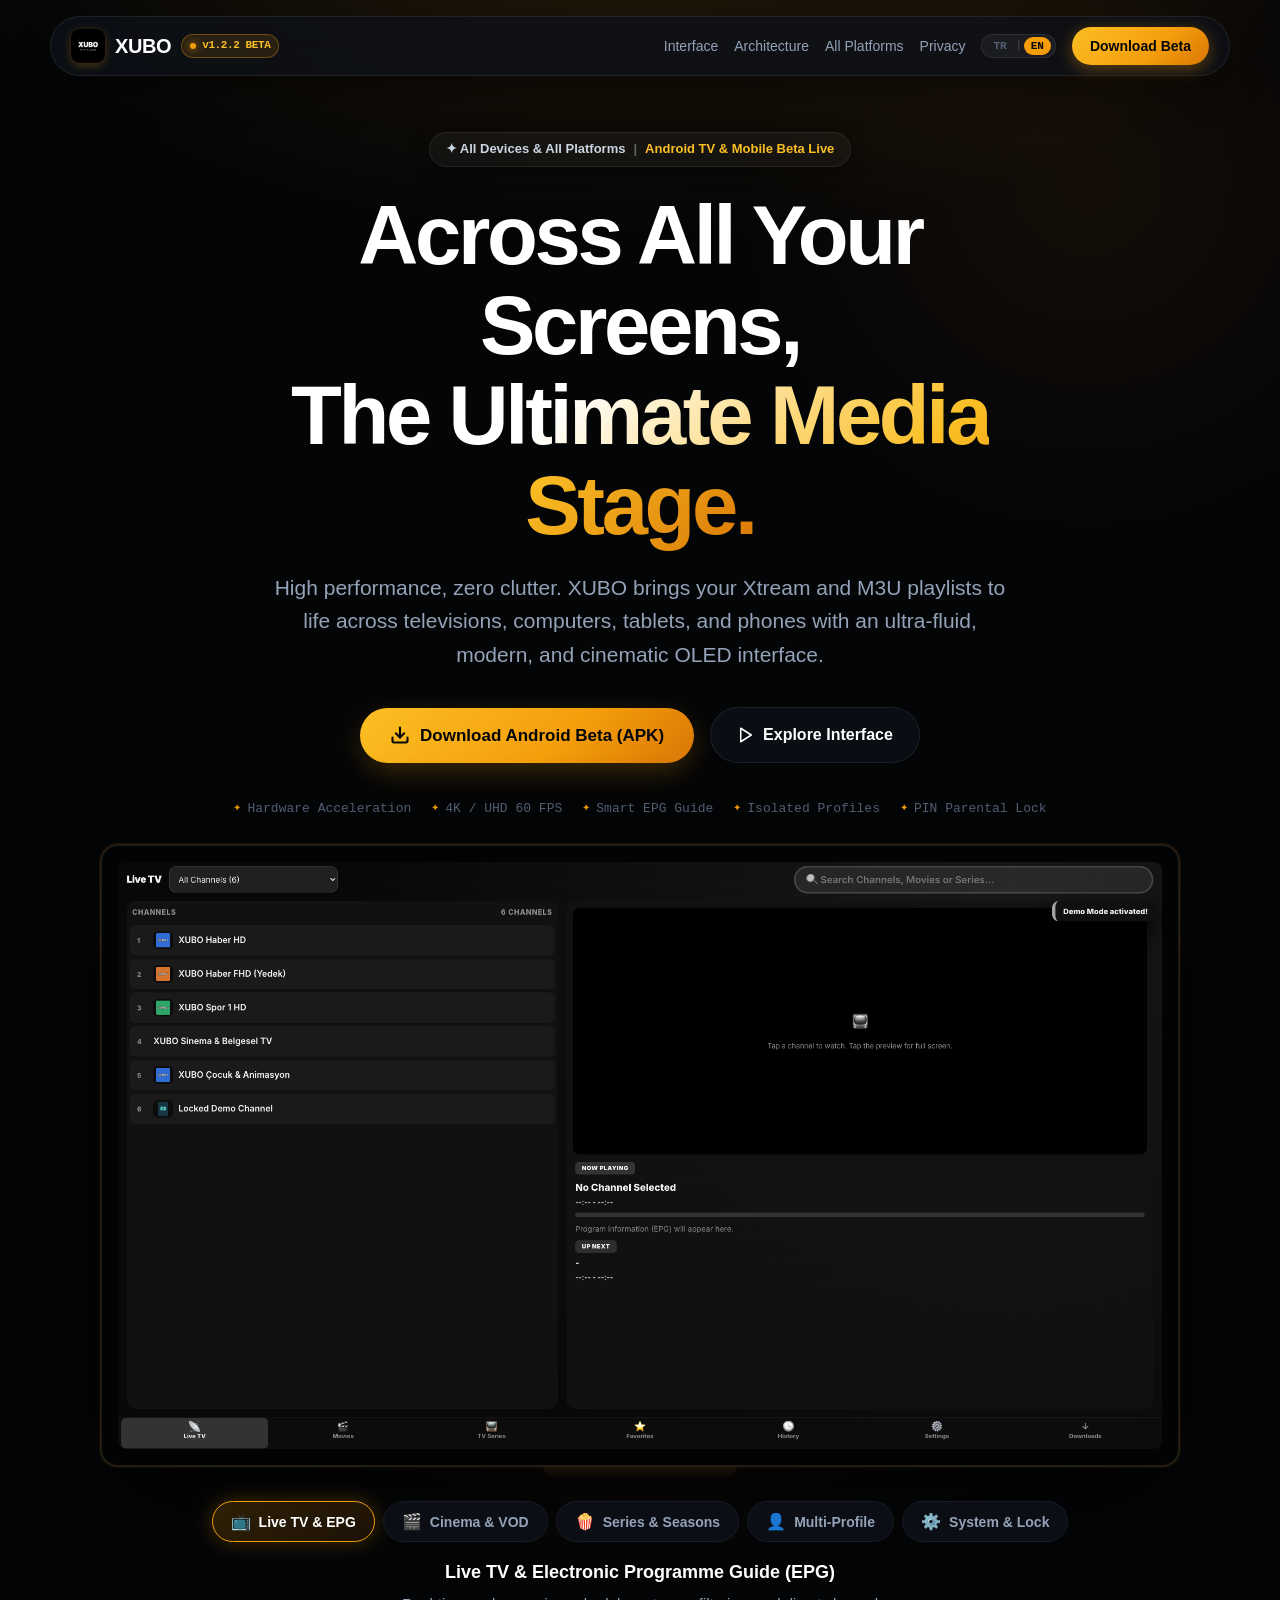
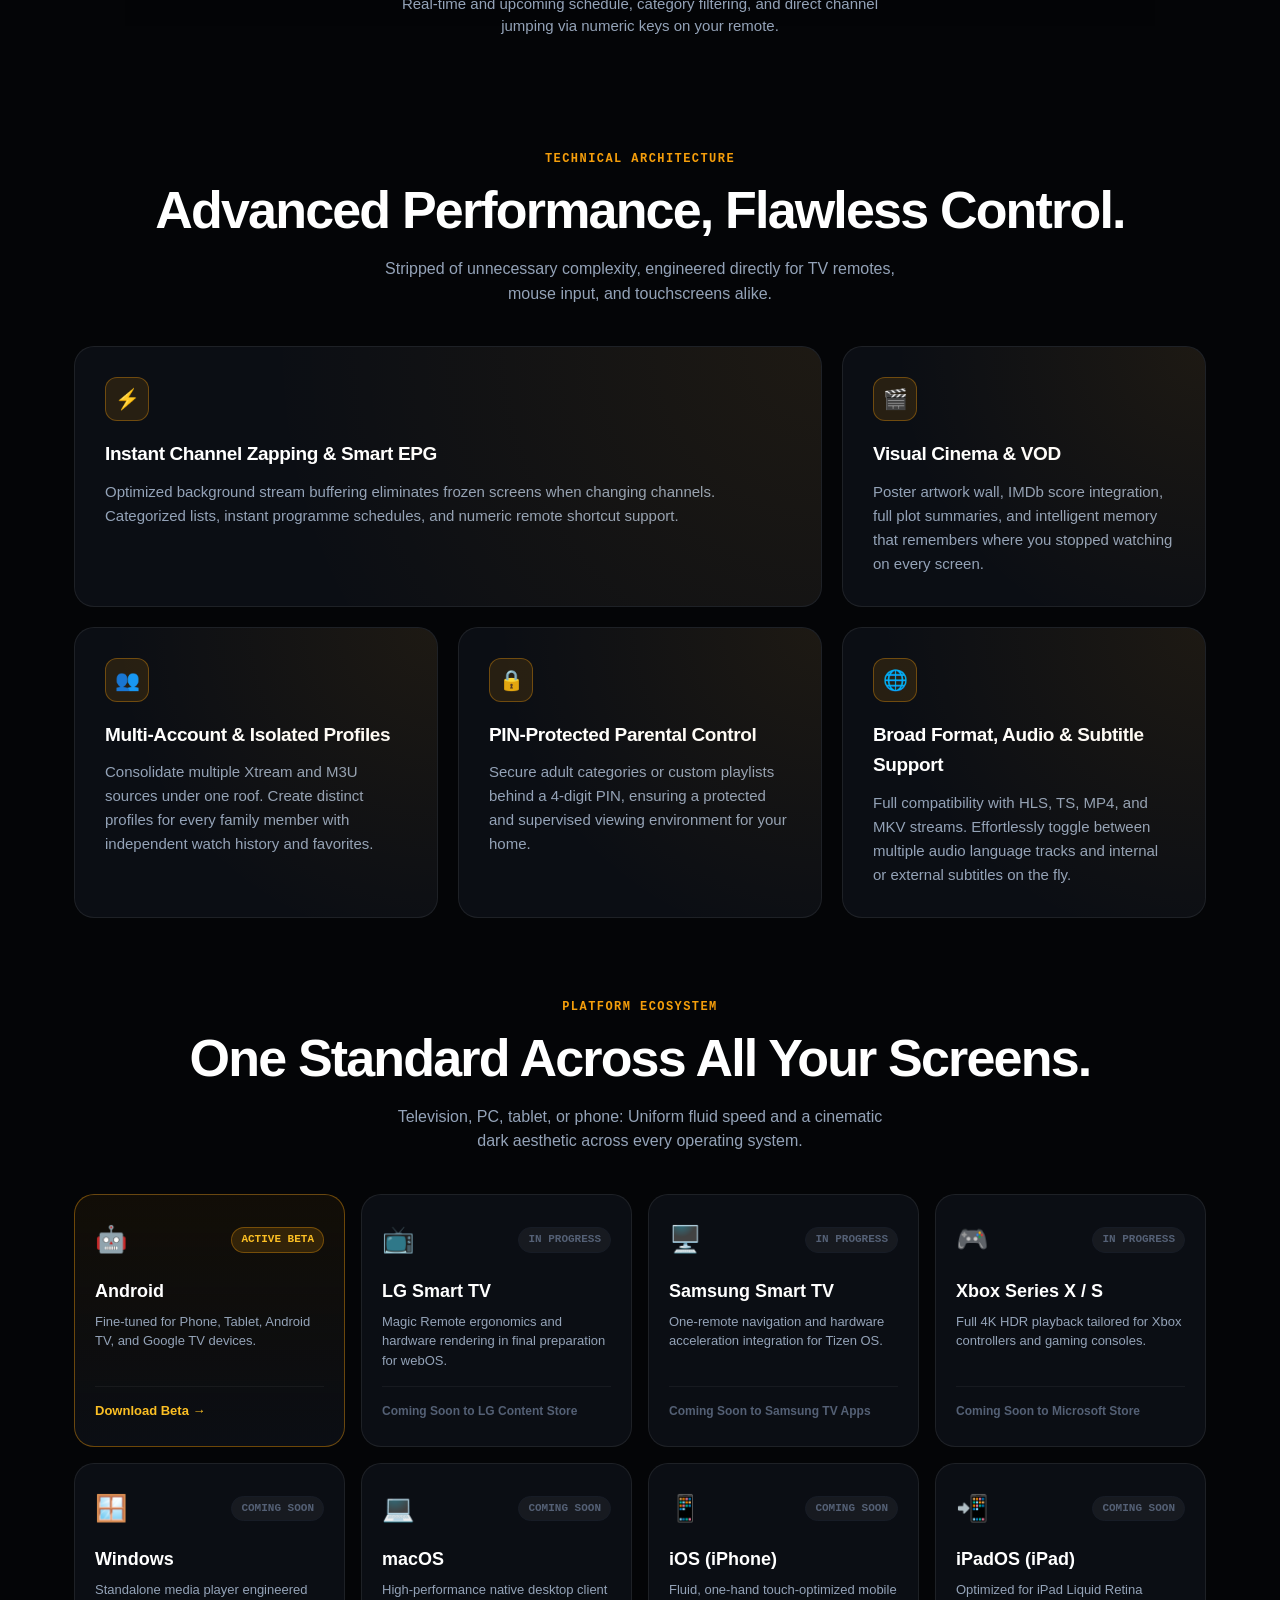
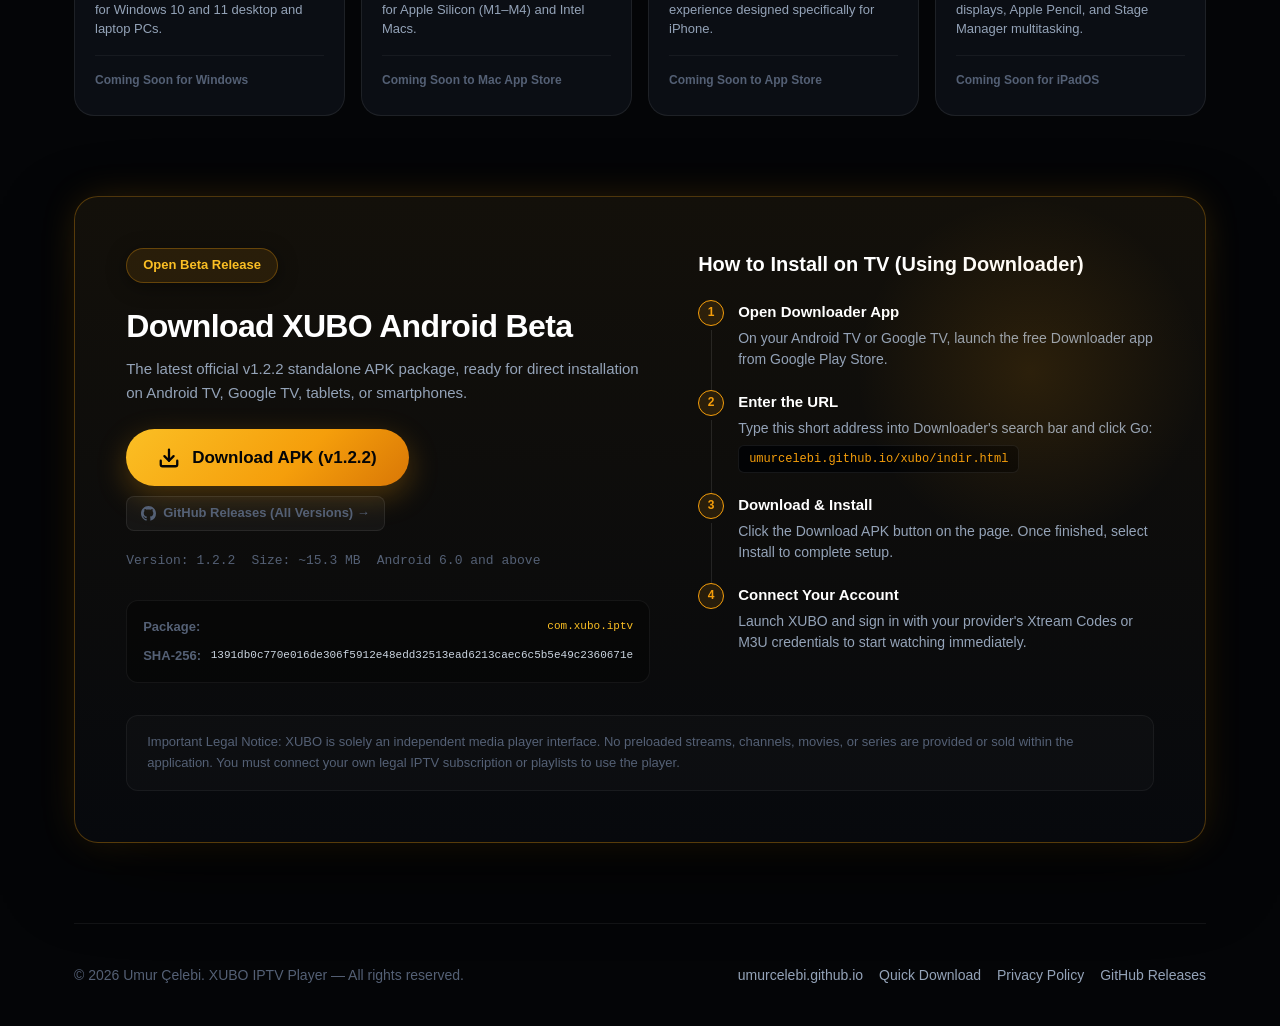
==== commit 431f3334: "Update v1.2.2 APK: Comprehensive 25-language localization, updated SHA-256 and release notes" ====
--- a/xubo/index.html
+++ b/xubo/index.html
@@ -341,7 +341,7 @@
                 </div>
                 <div class="hash-row" style="margin-top: 8px;">
                   <span style="color: var(--text-dim); font-weight: 600;" data-i18n="hub_hash">SHA-256:</span>
-                  <code>cc1f0d1b76a68d421d9fc3edfa66e9287d7f211323c06618a88216d9f48ee880</code>
+                  <code>1391db0c770e016de306f5912e48edd32513ead6213caec6c5b5e49c2360671e</code>
                 </div>
               </div>
             </div>
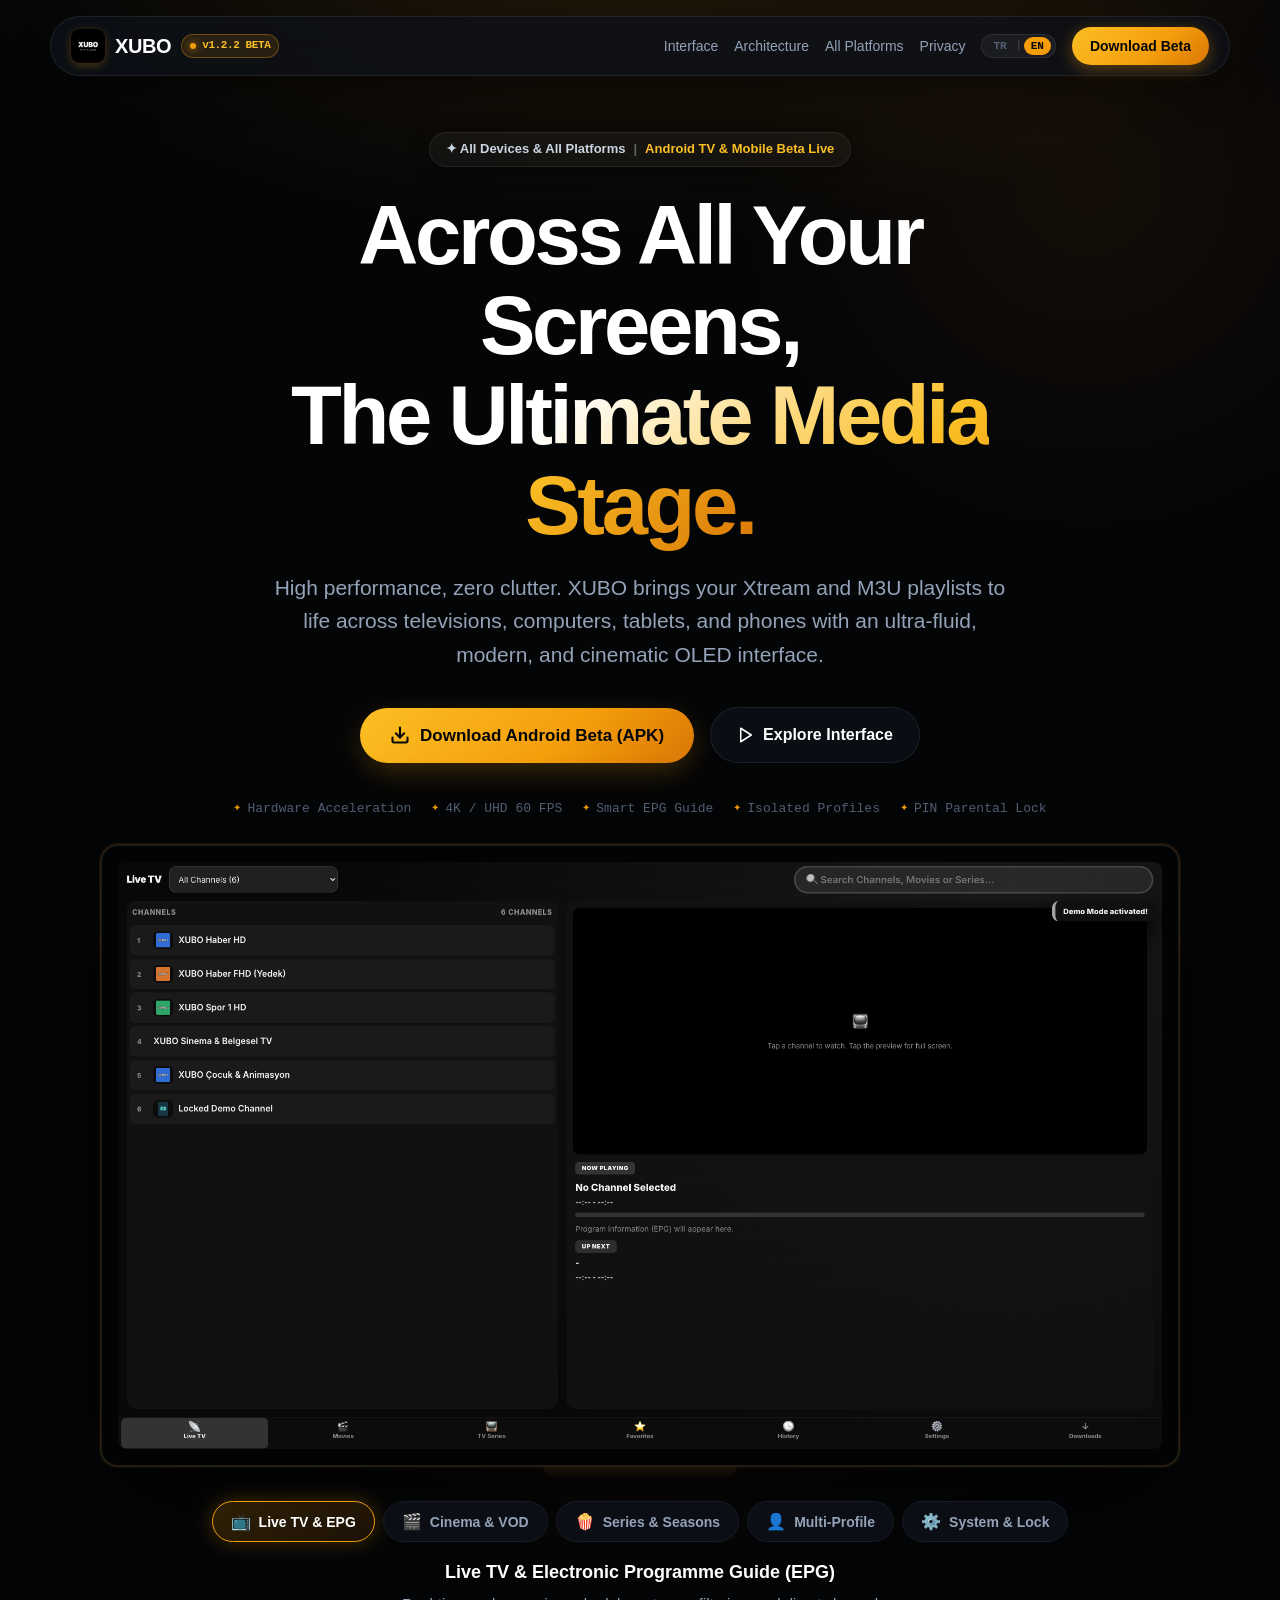
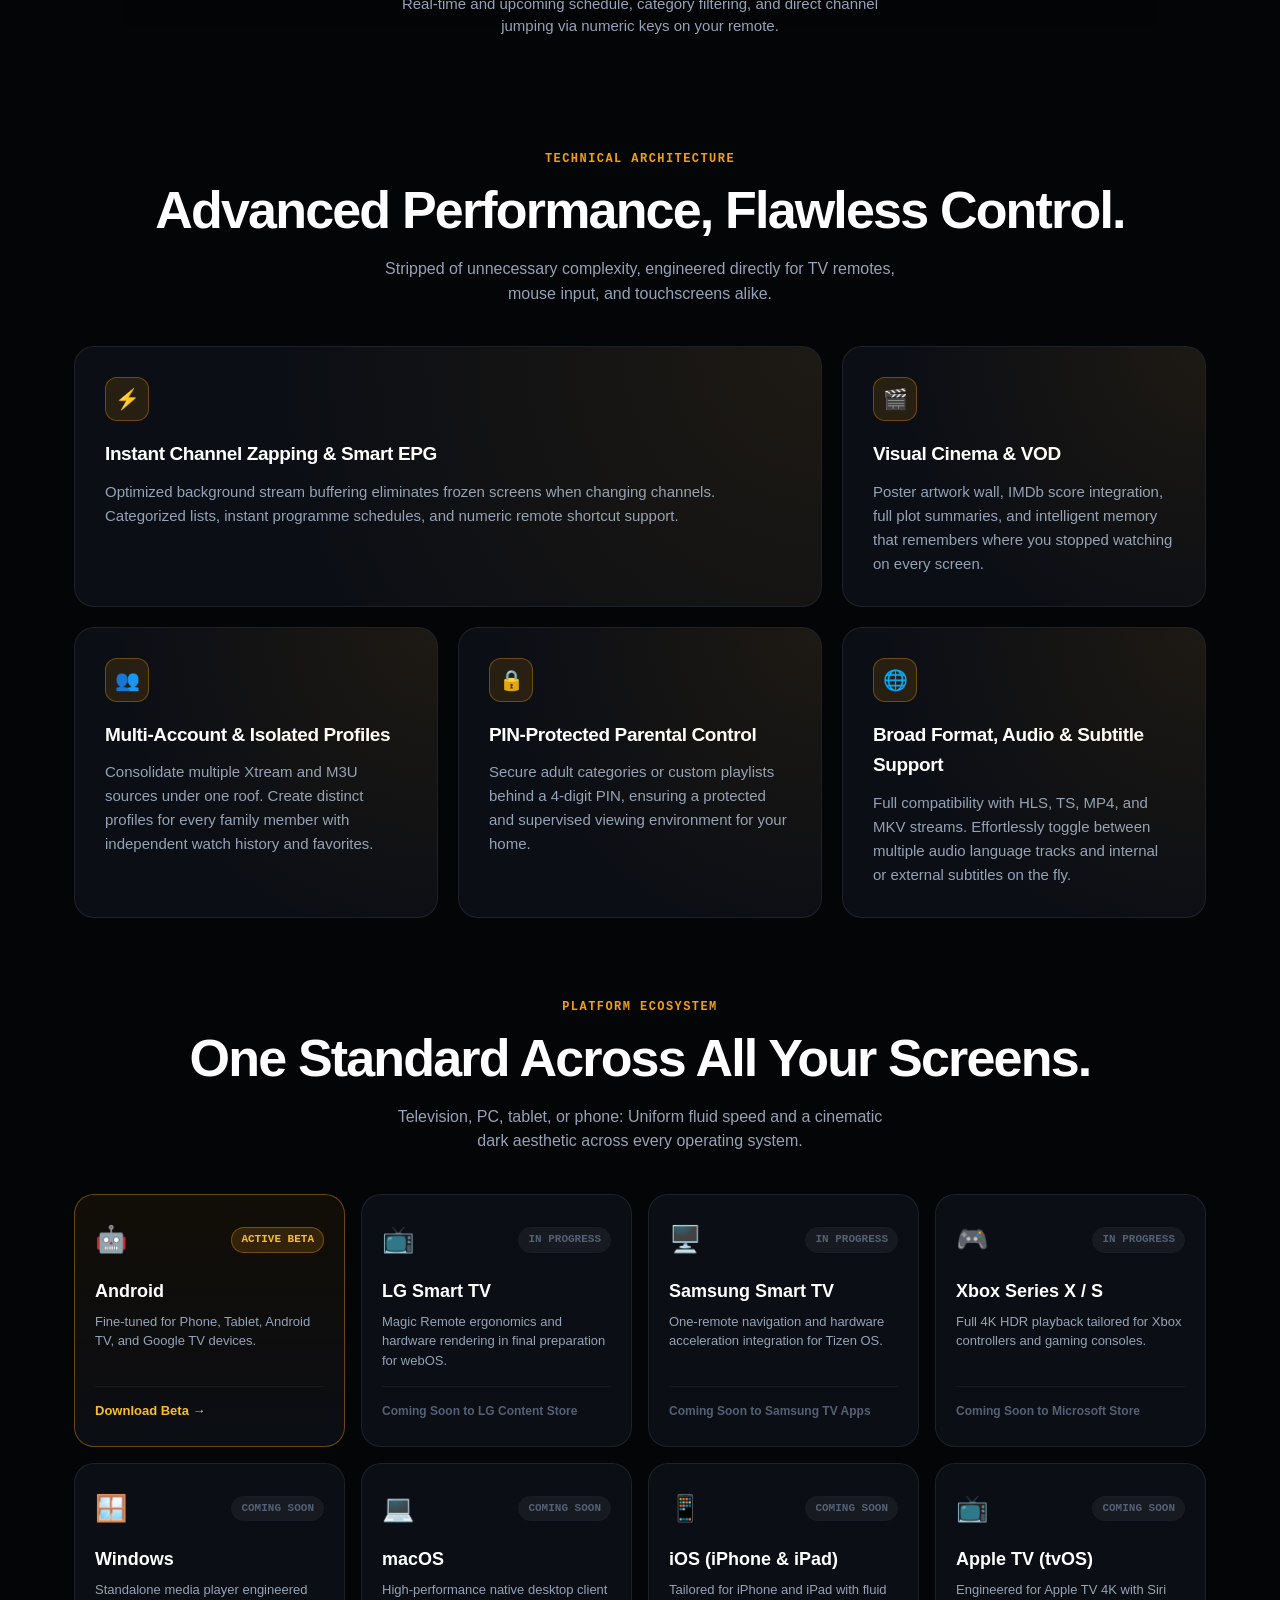
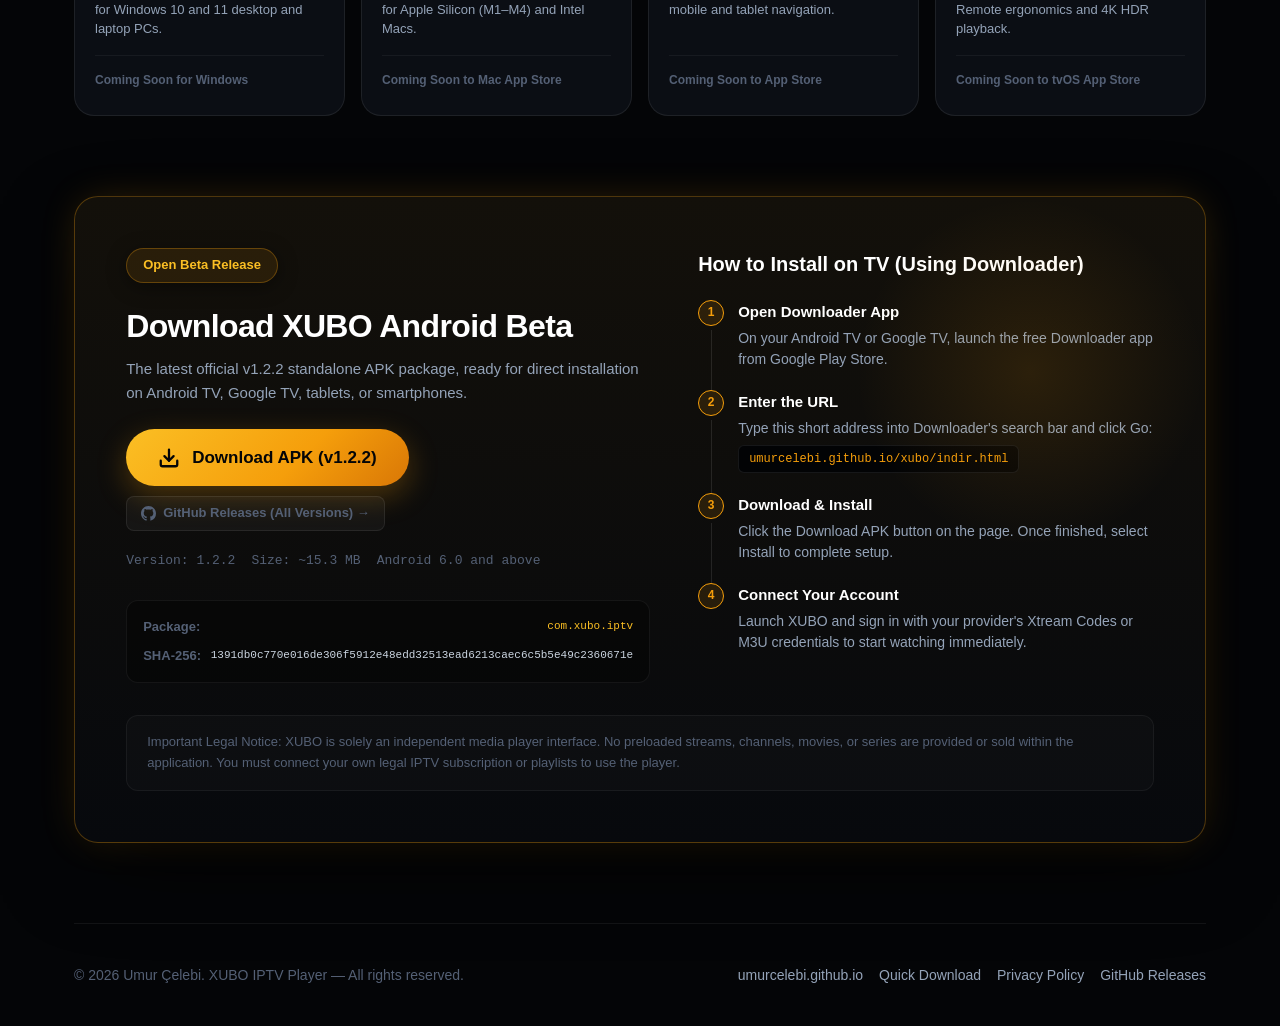
==== commit 7d0b6499: "Update ecosystem platforms: combine iOS (iPhone & iPad) and add Apple TV (tvOS)" ====
--- a/xubo/index.html
+++ b/xubo/index.html
@@ -269,33 +269,33 @@
             </div>
           </div>
 
-          <!-- 7. iOS (iPhone) -->
+          <!-- 7. iOS (iPhone & iPad) -->
           <div class="eco-card">
             <div>
               <div class="eco-head">
                 <span class="eco-icon">📱</span>
                 <span class="eco-pill pill-soon" data-i18n="eco_ios_badge">Yakında</span>
               </div>
-              <h3 data-i18n="eco_ios_title">iOS (iPhone)</h3>
-              <p class="eco-desc" data-i18n="eco_ios_desc">iPhone ekranları için özel olarak tasarlanmış, tek elle kullanılan akıcı mobil deneyim.</p>
+              <h3 data-i18n="eco_ios_title">iOS (iPhone & iPad)</h3>
+              <p class="eco-desc" data-i18n="eco_ios_desc">iPhone ve iPad ekranları için optimize edilmiş, akıcı mobil ve tablet deneyimi.</p>
             </div>
             <div class="eco-footer">
               <span class="soon-label" data-i18n="eco_ios_status">Yakında App Store'da</span>
             </div>
           </div>
 
-          <!-- 8. iPadOS (iPad) -->
-          <div class="eco-card">
-            <div>
-              <div class="eco-head">
-                <span class="eco-icon">📲</span>
-                <span class="eco-pill pill-soon" data-i18n="eco_ipados_badge">Yakında</span>
-              </div>
-              <h3 data-i18n="eco_ipados_title">iPadOS (iPad)</h3>
-              <p class="eco-desc" data-i18n="eco_ipados_desc">Geniş Retina ekran, Apple Pencil ve Sahne Yöneticisi (Stage Manager) ile çoklu görev uyumu.</p>
-            </div>
-            <div class="eco-footer">
-              <span class="soon-label" data-i18n="eco_ipados_status">Yakında iPadOS İçin Yayında</span>
+          <!-- 8. Apple TV (tvOS) -->
+          <div class="eco-card">
+            <div>
+              <div class="eco-head">
+                <span class="eco-icon">📺</span>
+                <span class="eco-pill pill-soon" data-i18n="eco_appletv_badge">Yakında</span>
+              </div>
+              <h3 data-i18n="eco_appletv_title">Apple TV (tvOS)</h3>
+              <p class="eco-desc" data-i18n="eco_appletv_desc">tvOS ve Apple TV 4K için Siri Remote kumanda uyumu ve 4K HDR yayın deneyimi.</p>
+            </div>
+            <div class="eco-footer">
+              <span class="soon-label" data-i18n="eco_appletv_status">Yakında tvOS App Store'da</span>
             </div>
           </div>
         </div>
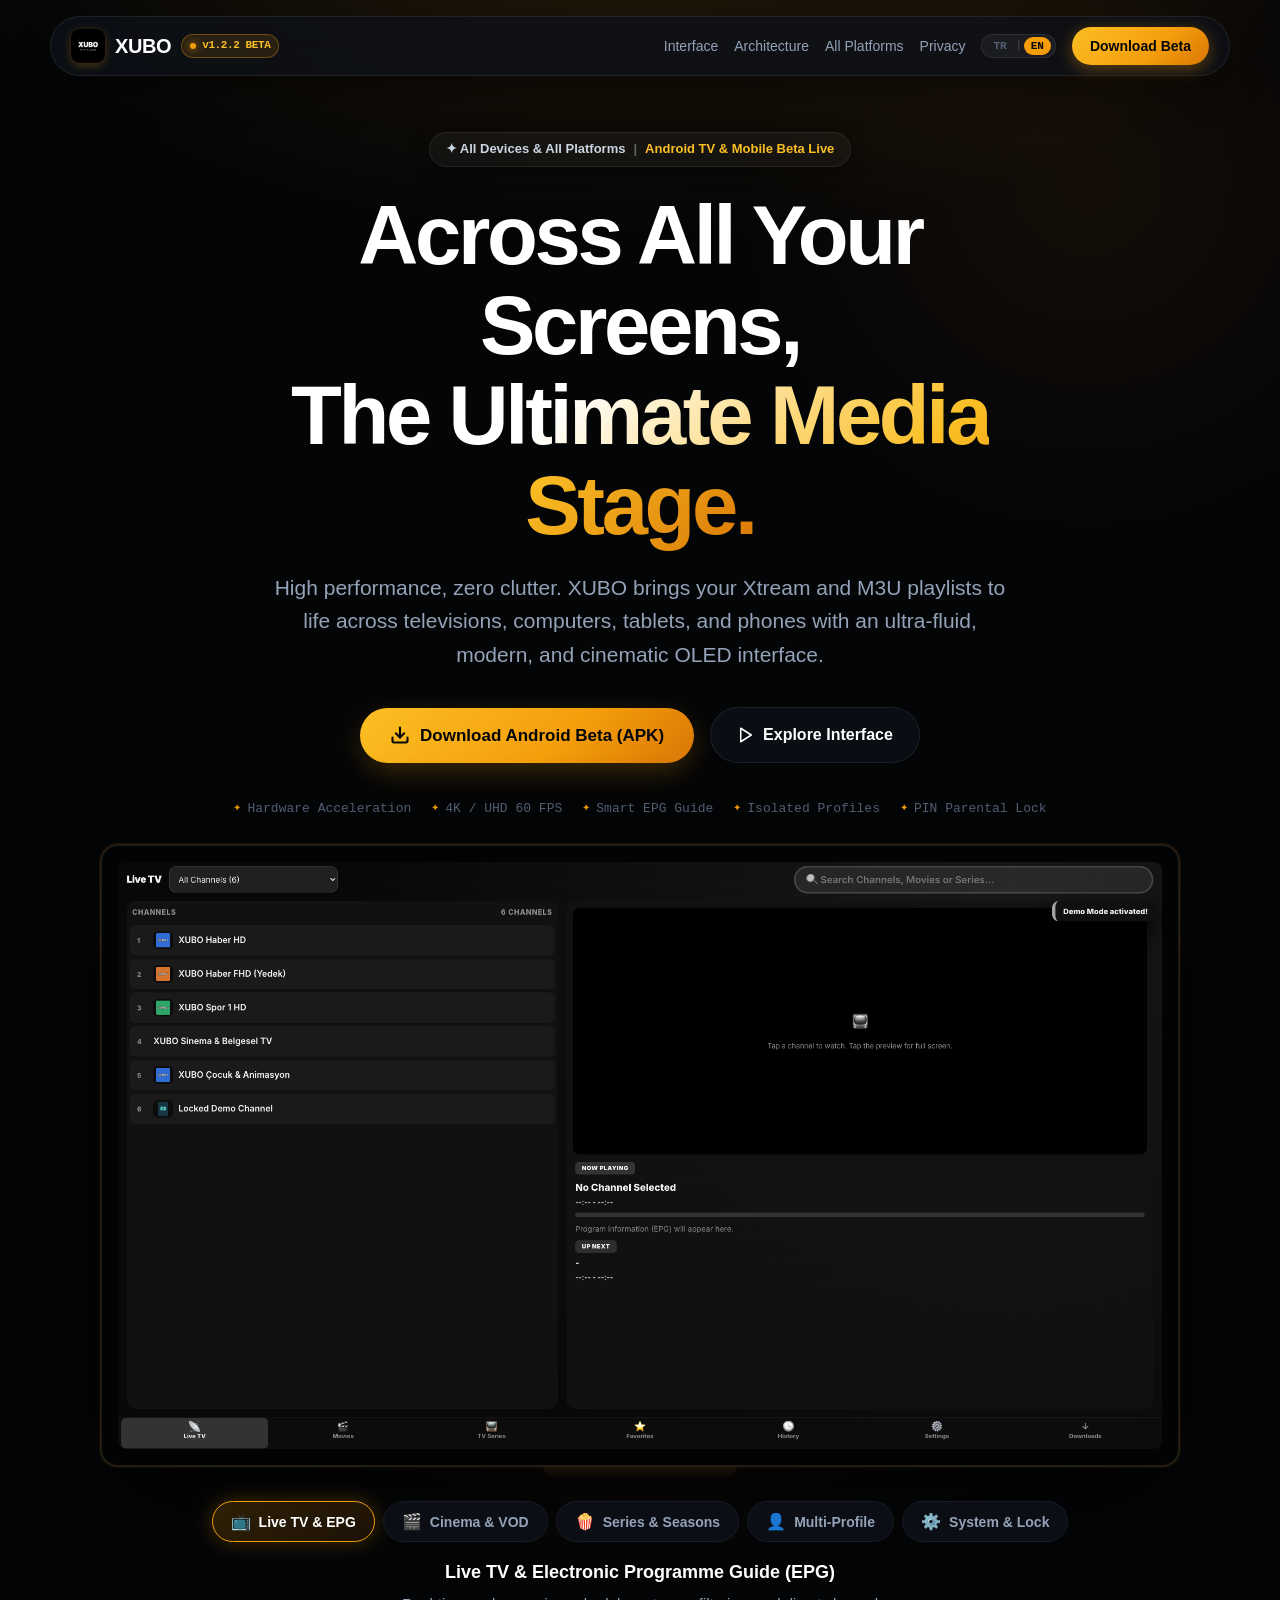
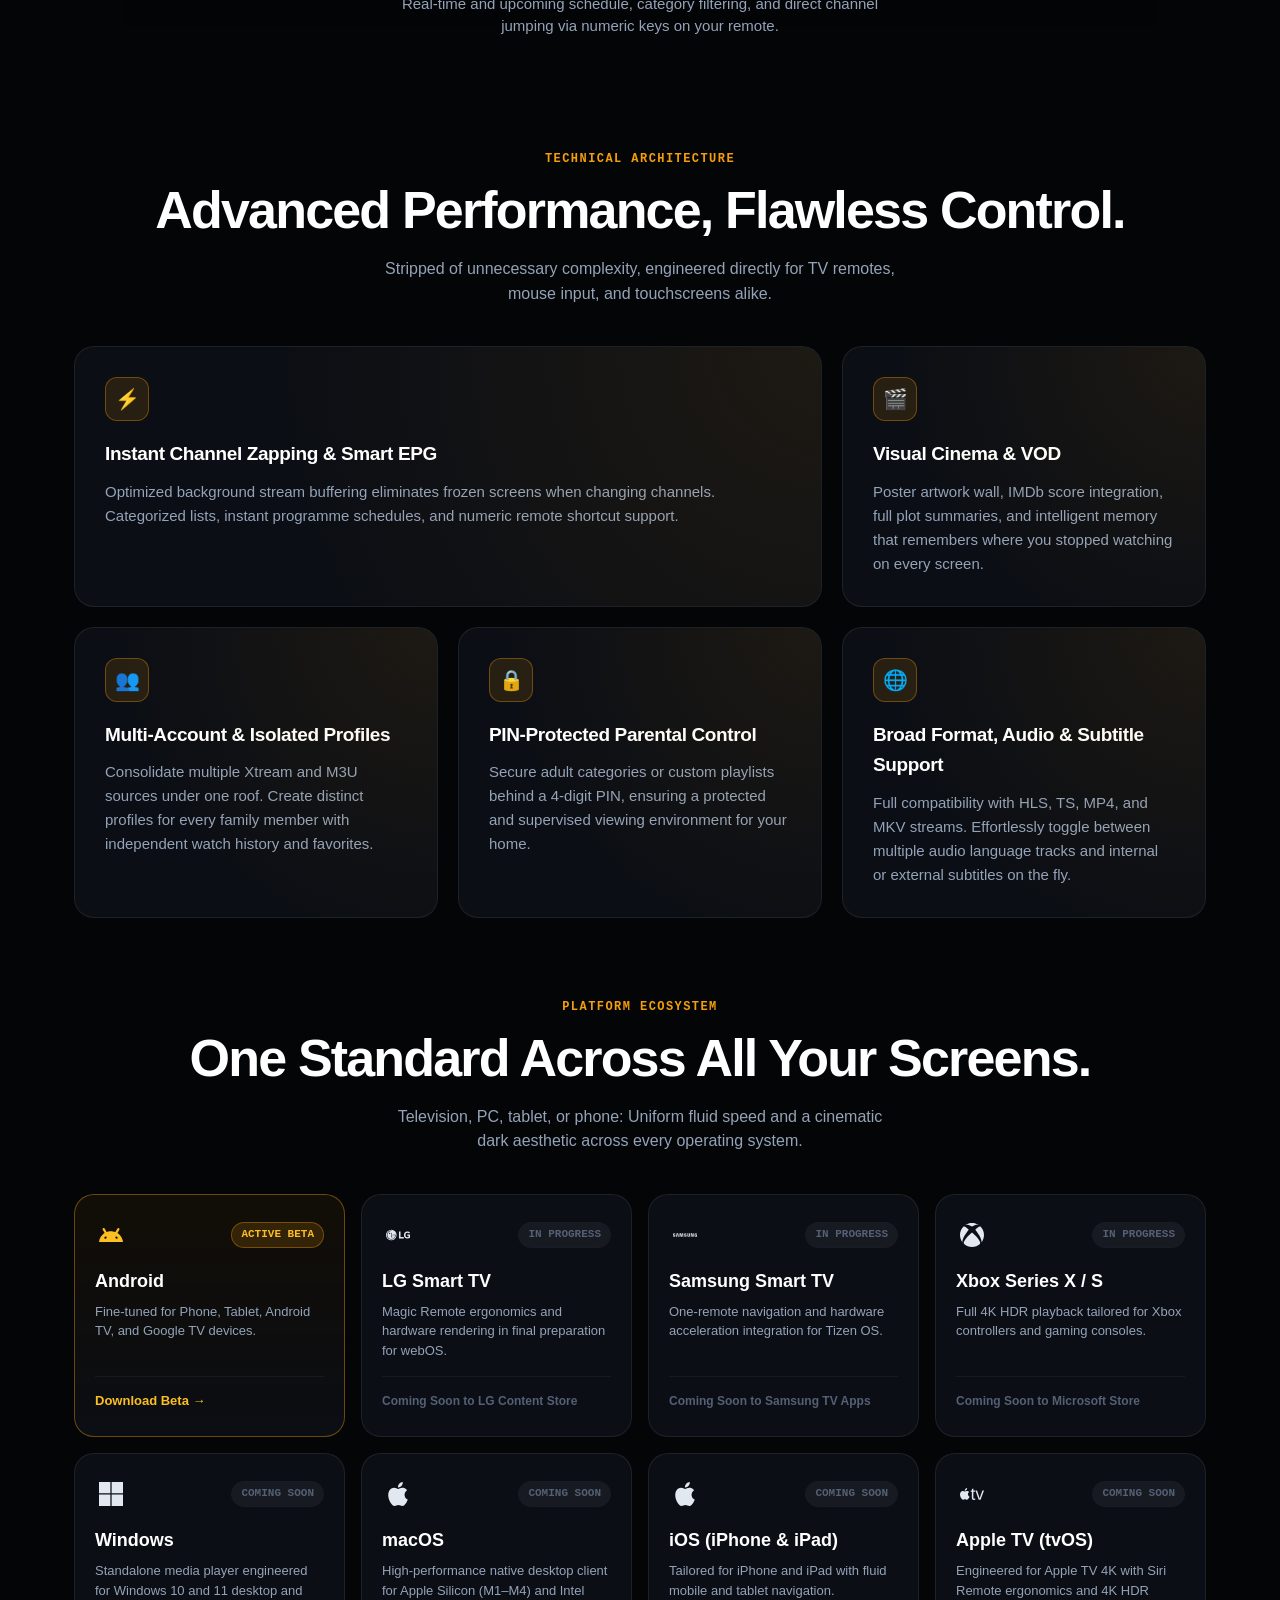
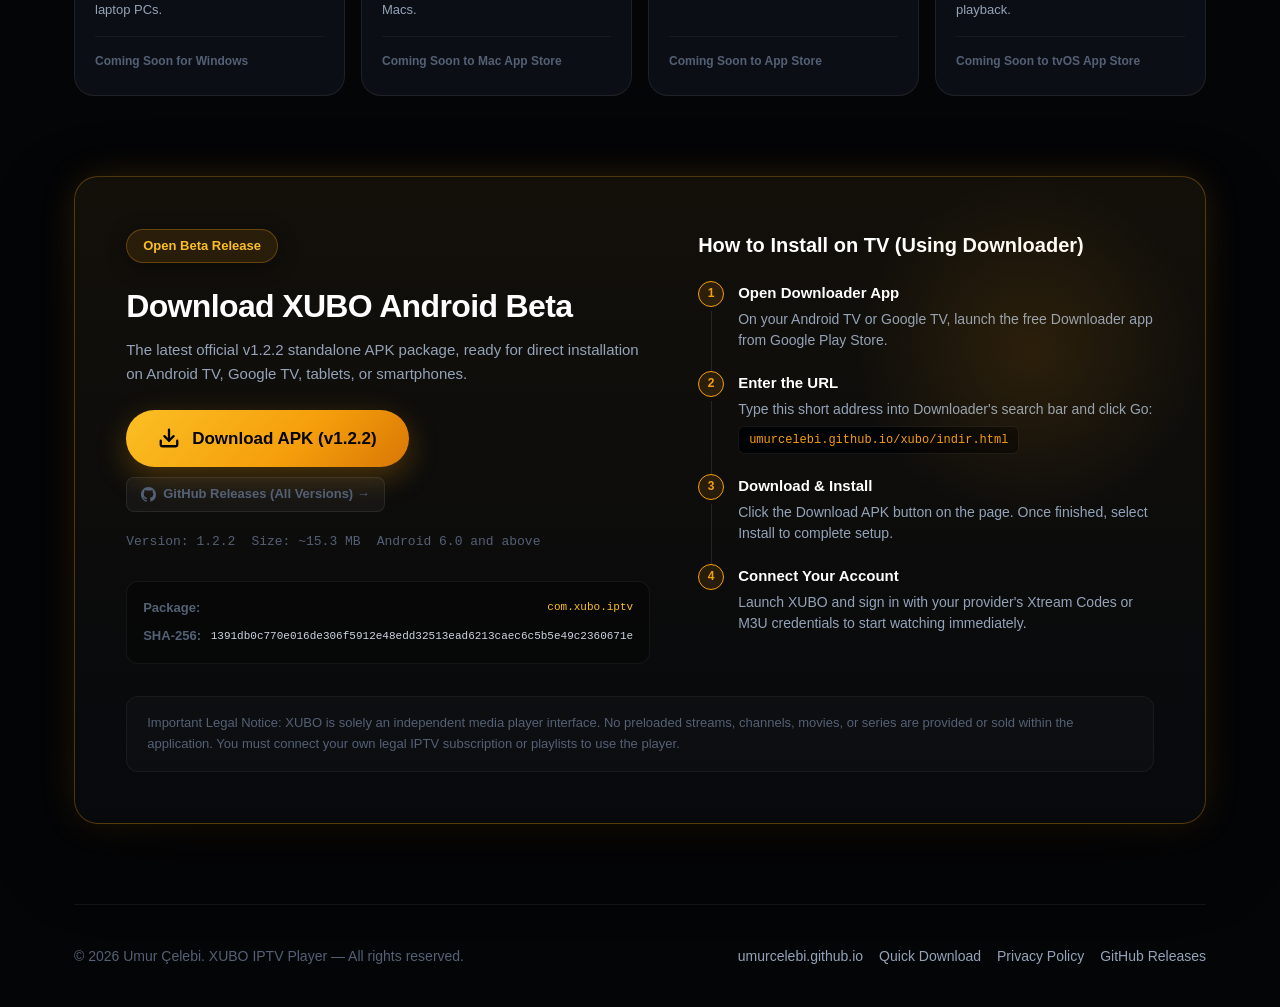
==== commit fcd324c1: "Replace emoji with official platform SVG brand vectors in ecosystem grid" ====
--- a/xubo/index.html
+++ b/xubo/index.html
@@ -181,7 +181,7 @@
           <div class="eco-card eco-active">
             <div>
               <div class="eco-head">
-                <span class="eco-icon">🤖</span>
+                <span class="eco-icon" aria-label="Android"><svg viewBox="0 0 24 24" fill="currentColor" aria-hidden="true"><path d="M18.4395 5.5586c-.675 1.1664-1.352 2.3318-2.0274 3.498-.0366-.0155-.0742-.0286-.1113-.043-1.8249-.6957-3.484-.8-4.42-.787-1.8551.0185-3.3544.4643-4.2597.8203-.084-.1494-1.7526-3.021-2.0215-3.4864a1.1451 1.1451 0 0 0-.1406-.1914c-.3312-.364-.9054-.4859-1.379-.203-.475.282-.7136.9361-.3886 1.5019 1.9466 3.3696-.0966-.2158 1.9473 3.3593.0172.031-.4946.2642-1.3926 1.0177C2.8987 12.176.452 14.772 0 18.9902h24c-.119-1.1108-.3686-2.099-.7461-3.0683-.7438-1.9118-1.8435-3.2928-2.7402-4.1836a12.1048 12.1048 0 0 0-2.1309-1.6875c.6594-1.122 1.312-2.2559 1.9649-3.3848.2077-.3615.1886-.7956-.0079-1.1191a1.1001 1.1001 0 0 0-.8515-.5332c-.5225-.0536-.9392.3128-1.0488.5449zm-.0391 8.461c.3944.5926.324 1.3306-.1563 1.6503-.4799.3197-1.188.0985-1.582-.4941-.3944-.5927-.324-1.3307.1563-1.6504.4727-.315 1.1812-.1086 1.582.4941zM7.207 13.5273c.4803.3197.5506 1.0577.1563 1.6504-.394.5926-1.1038.8138-1.584.4941-.48-.3197-.5503-1.0577-.1563-1.6504.4008-.6021 1.1087-.8106 1.584-.4941z"/></svg></span>
                 <span class="eco-pill pill-live" data-i18n="eco_android_badge">Aktif Beta</span>
               </div>
               <h3 data-i18n="eco_android_title">Android</h3>
@@ -198,7 +198,7 @@
           <div class="eco-card">
             <div>
               <div class="eco-head">
-                <span class="eco-icon">📺</span>
+                <span class="eco-icon" aria-label="LG Smart TV"><svg viewBox="0 0 24 24" fill="currentColor" aria-hidden="true"><path d="M14.522 14.078h3.27v1.33h-4.847v-6.83h1.577v5.5zm6.74-1.274h1.284v1.195c-.236.09-.698.18-1.137.18-1.42 0-1.893-.721-1.893-2.186 0-1.398.45-2.221 1.869-2.221.791 0 1.24.248 1.612.722l.982-.903c-.6-.855-1.646-1.114-2.629-1.114-2.208 0-3.368 1.205-3.368 3.504 0 2.288 1.047 3.528 3.358 3.528 1.06 0 2.096-.27 2.66-.665V11.53h-2.739v1.274zM5.291 6.709a5.29 5.29 0 1 1 0 10.582 5.291 5.291 0 1 1 0-10.582m3.16 8.457a4.445 4.445 0 0 0 1.31-3.161v-.242l-.22.001H6.596v.494h2.662l-.001.015a3.985 3.985 0 0 1-3.965 3.708 3.95 3.95 0 0 1-2.811-1.165 3.952 3.952 0 0 1-1.164-2.811c0-1.061.414-2.059 1.164-2.81a3.951 3.951 0 0 1 2.81-1.164l.252.003v-.495l-.251-.003a4.475 4.475 0 0 0-4.47 4.469c0 1.194.465 2.316 1.309 3.161a4.444 4.444 0 0 0 3.16 1.31 4.444 4.444 0 0 0 3.162-1.31m-2.91-1.297V9.644H5.04v4.72h1.556v-.495H5.543zm-1.265-3.552a.676.676 0 1 0-.675.674.676.676 0 0 0 .675-.674"/></svg></span>
                 <span class="eco-pill pill-soon" data-i18n="eco_lg_badge">Hazırlanıyor</span>
               </div>
               <h3 data-i18n="eco_lg_title">LG Smart TV</h3>
@@ -213,7 +213,7 @@
           <div class="eco-card">
             <div>
               <div class="eco-head">
-                <span class="eco-icon">🖥️</span>
+                <span class="eco-icon" aria-label="Samsung Smart TV"><svg viewBox="0 0 24 24" fill="currentColor" aria-hidden="true"><path d="M19.8166 10.2808l.0459 2.6934h-.023l-.7793-2.6934h-1.2837v3.3925h.8481l-.0458-2.785h.023l.8366 2.785h1.2264v-3.3925zm-16.149 0l-.6418 3.427h.9284l.4699-3.1175h.0229l.4585 3.1174h.9169l-.6304-3.4269zm5.1805 0l-.424 2.6132h-.023l-.424-2.6132H6.5788l-.0688 3.427h.8596l.023-3.0832h.0114l.573 3.0831h.8711l.5731-3.083h.023l.0228 3.083h.8596l-.0802-3.4269zm-7.2664 2.4527c.0343.0802.0229.1949.0114.2522-.0229.1146-.1031.2292-.3324.2292-.2177 0-.3438-.126-.3438-.3095v-.3323H0v.2636c0 .7679.6074.9971 1.2493.9971.6189 0 1.1346-.2178 1.2149-.7794.0458-.298.0114-.4928 0-.5616-.1605-.722-1.467-.9283-1.5588-1.3295-.0114-.0688-.0114-.1375 0-.1834.023-.1146.1032-.2292.3095-.2292.2063 0 .321.126.321.3095v.2063h.8595v-.2407c0-.745-.6762-.8596-1.1576-.8596-.6074 0-1.1117.2063-1.2034.7564-.023.149-.0344.2866.0114.4585.1376.7106 1.364.9169 1.5358 1.3524m11.152 0c.0343.0803.0228.1834.0114.2522-.023.1146-.1032.2292-.3324.2292-.2178 0-.3438-.126-.3438-.3095v-.3323h-.917v.2636c0 .7564.596.9857 1.2379.9857.6189 0 1.1232-.2063 1.2034-.7794.0459-.298.0115-.4814 0-.5616-.1375-.7106-1.4327-.9284-1.5243-1.318-.0115-.0688-.0115-.1376 0-.1835.0229-.1146.1031-.2292.3094-.2292.1948 0 .321.126.321.3095v.2063h.848v-.2407c0-.745-.6647-.8596-1.146-.8596-.6075 0-1.1004.1948-1.192.7564-.023.149-.023.2866.0114.4585.1376.7106 1.341.9054 1.513 1.3524m2.8882.4585c.2407 0 .3094-.1605.3323-.2522.0115-.0343.0115-.0917.0115-.126v-2.533h.871v2.4642c0 .0688 0 .1948-.0114.2292-.0573.6419-.5616.8482-1.192.8482-.6303 0-1.1346-.2063-1.192-.8482 0-.0344-.0114-.1604-.0114-.2292v-2.4642h.871v2.533c0 .0458 0 .0916.0115.126 0 .0917.0688.2522.3095.2522m7.1518-.0344c.2522 0 .3324-.1605.3553-.2522.0115-.0343.0115-.0917.0115-.126v-.4929h-.3553v-.5043H24v.917c0 .0687 0 .1145-.0115.2292-.0573.6303-.596.8481-1.2034.8481-.6075 0-1.1461-.2178-1.2034-.8481-.0115-.1147-.0115-.1605-.0115-.2293v-1.444c0-.0574.0115-.172.0115-.2293.0802-.6419.596-.8482 1.2034-.8482s1.1347.2063 1.2034.8482c.0115.1031.0115.2292.0115.2292v.1146h-.8596v-.1948s0-.0803-.0115-.1261c-.0114-.0802-.0802-.2521-.3438-.2521-.2521 0-.321.1604-.3438.2521-.0115.0458-.0115.1032-.0115.1605v1.5702c0 .0458 0 .0916.0115.126 0 .0917.0917.2522.3323.2522"/></svg></span>
                 <span class="eco-pill pill-soon" data-i18n="eco_samsung_badge">Hazırlanıyor</span>
               </div>
               <h3 data-i18n="eco_samsung_title">Samsung Smart TV</h3>
@@ -228,7 +228,7 @@
           <div class="eco-card">
             <div>
               <div class="eco-head">
-                <span class="eco-icon">🎮</span>
+                <span class="eco-icon" aria-label="Xbox"><svg viewBox="0 0 24 24" fill="currentColor" aria-hidden="true"><path d="M4.102 21.033C6.211 22.881 8.977 24 12 24c3.026 0 5.789-1.119 7.902-2.967 1.877-1.912-4.316-8.709-7.902-11.417-3.582 2.708-9.779 9.505-7.898 11.417zm11.16-14.406c2.5 2.961 7.484 10.313 6.076 12.912C23.002 17.48 24 14.861 24 12.004c0-3.34-1.365-6.362-3.57-8.536 0 0-.027-.022-.082-.042-.063-.022-.152-.045-.281-.045-.592 0-1.985.434-4.805 3.246zM3.654 3.426c-.057.02-.082.041-.086.042C1.365 5.642 0 8.664 0 12.004c0 2.854.998 5.473 2.661 7.533-1.401-2.605 3.579-9.951 6.08-12.91-2.82-2.813-4.216-3.245-4.806-3.245-.131 0-.223.021-.281.046v-.002zM12 3.551S9.055 1.828 6.755 1.746c-.903-.033-1.454.295-1.521.339C7.379.646 9.659 0 11.984 0H12c2.334 0 4.605.646 6.766 2.085-.068-.046-.615-.372-1.52-.339C14.946 1.828 12 3.545 12 3.545v.006z"/></svg></span>
                 <span class="eco-pill pill-soon" data-i18n="eco_xbox_badge">Hazırlanıyor</span>
               </div>
               <h3 data-i18n="eco_xbox_title">Xbox Series X / S</h3>
@@ -243,7 +243,7 @@
           <div class="eco-card">
             <div>
               <div class="eco-head">
-                <span class="eco-icon">🪟</span>
+                <span class="eco-icon" aria-label="Windows"><svg viewBox="0 0 24 24" fill="currentColor" aria-hidden="true"><path d="M0 0h11.377v11.372H0zm12.623 0H24v11.372H12.623zM0 12.623h11.377V24H0zm12.623 0H24V24H12.623z"/></svg></span>
                 <span class="eco-pill pill-soon" data-i18n="eco_windows_badge">Yakında</span>
               </div>
               <h3 data-i18n="eco_windows_title">Windows</h3>
@@ -258,7 +258,7 @@
           <div class="eco-card">
             <div>
               <div class="eco-head">
-                <span class="eco-icon">💻</span>
+                <span class="eco-icon" aria-label="Apple macOS"><svg viewBox="0 0 24 24" fill="currentColor" aria-hidden="true"><path d="M12.152 6.896c-.948 0-2.415-1.078-3.96-1.04-2.04.027-3.91 1.183-4.961 3.014-2.117 3.675-.546 9.103 1.519 12.09 1.013 1.454 2.208 3.09 3.792 3.039 1.52-.065 2.09-.987 3.935-.987 1.831 0 2.35.987 3.96.948 1.637-.026 2.676-1.48 3.676-2.948 1.156-1.688 1.636-3.325 1.662-3.415-.039-.013-3.182-1.221-3.22-4.857-.026-3.04 2.48-4.494 2.597-4.559-1.429-2.09-3.623-2.324-4.39-2.376-2-.156-3.675 1.09-4.61 1.09zM15.53 3.83c.843-1.012 1.4-2.427 1.245-3.83-1.207.052-2.662.805-3.532 1.818-.78.896-1.454 2.338-1.273 3.714 1.338.104 2.715-.688 3.559-1.701"/></svg></span>
                 <span class="eco-pill pill-soon" data-i18n="eco_macos_badge">Yakında</span>
               </div>
               <h3 data-i18n="eco_macos_title">macOS</h3>
@@ -273,7 +273,7 @@
           <div class="eco-card">
             <div>
               <div class="eco-head">
-                <span class="eco-icon">📱</span>
+                <span class="eco-icon" aria-label="Apple iOS"><svg viewBox="0 0 24 24" fill="currentColor" aria-hidden="true"><path d="M12.152 6.896c-.948 0-2.415-1.078-3.96-1.04-2.04.027-3.91 1.183-4.961 3.014-2.117 3.675-.546 9.103 1.519 12.09 1.013 1.454 2.208 3.09 3.792 3.039 1.52-.065 2.09-.987 3.935-.987 1.831 0 2.35.987 3.96.948 1.637-.026 2.676-1.48 3.676-2.948 1.156-1.688 1.636-3.325 1.662-3.415-.039-.013-3.182-1.221-3.22-4.857-.026-3.04 2.48-4.494 2.597-4.559-1.429-2.09-3.623-2.324-4.39-2.376-2-.156-3.675 1.09-4.61 1.09zM15.53 3.83c.843-1.012 1.4-2.427 1.245-3.83-1.207.052-2.662.805-3.532 1.818-.78.896-1.454 2.338-1.273 3.714 1.338.104 2.715-.688 3.559-1.701"/></svg></span>
                 <span class="eco-pill pill-soon" data-i18n="eco_ios_badge">Yakında</span>
               </div>
               <h3 data-i18n="eco_ios_title">iOS (iPhone & iPad)</h3>
@@ -288,7 +288,7 @@
           <div class="eco-card">
             <div>
               <div class="eco-head">
-                <span class="eco-icon">📺</span>
+                <span class="eco-icon" aria-label="Apple TV"><svg viewBox="0 0 24 24" fill="currentColor" aria-hidden="true"><path d="M20.57 17.735h-1.815l-3.34-9.203h1.633l2.02 5.987c.075.231.273.9.586 2.012l.297-.997.33-1.006 2.094-6.004H24zm-5.344-.066a5.76 5.76 0 0 1-1.55.207c-1.23 0-1.84-.693-1.84-2.087V9.646h-1.063V8.532h1.121V7.081l1.476-.602v2.062h1.707v1.113H13.38v5.805c0 .446.074.75.214.932.14.182.396.264.75.264.207 0 .495-.041.883-.115zm-7.29-5.343c.017 1.764 1.55 2.358 1.567 2.366-.017.042-.248.842-.808 1.658-.487.71-.99 1.418-1.79 1.435-.783.016-1.03-.462-1.93-.462-.89 0-1.17.445-1.913.478-.758.025-1.344-.775-1.838-1.484-.998-1.451-1.765-4.098-.734-5.88.51-.89 1.426-1.451 2.416-1.46.75-.016 1.468.512 1.93.512.461 0 1.327-.627 2.234-.536.38.016 1.452.157 2.136 1.154-.058.033-1.278.743-1.27 2.219M6.468 7.988c.404-.495.685-1.18.61-1.864-.585.025-1.294.388-1.723.883-.38.437-.71 1.138-.619 1.806.652.05 1.328-.338 1.732-.825Z"/></svg></span>
                 <span class="eco-pill pill-soon" data-i18n="eco_appletv_badge">Yakında</span>
               </div>
               <h3 data-i18n="eco_appletv_title">Apple TV (tvOS)</h3>
--- a/xubo/assets/css/xubo.css
+++ b/xubo/assets/css/xubo.css
@@ -854,7 +854,29 @@
 }
 
 .eco-icon {
-  font-size: 26px;
+  width: 32px;
+  height: 32px;
+  display: inline-flex;
+  align-items: center;
+  justify-content: center;
+  color: #e2e8f0;
+  flex-shrink: 0;
+  transition: transform 0.25s ease, color 0.25s ease;
+}
+
+.eco-icon svg {
+  width: 24px;
+  height: 24px;
+  display: block;
+}
+
+.eco-card:hover .eco-icon {
+  transform: scale(1.08);
+  color: #ffffff;
+}
+
+.eco-card.eco-active .eco-icon {
+  color: var(--amber-bright);
 }
 
 .eco-pill {
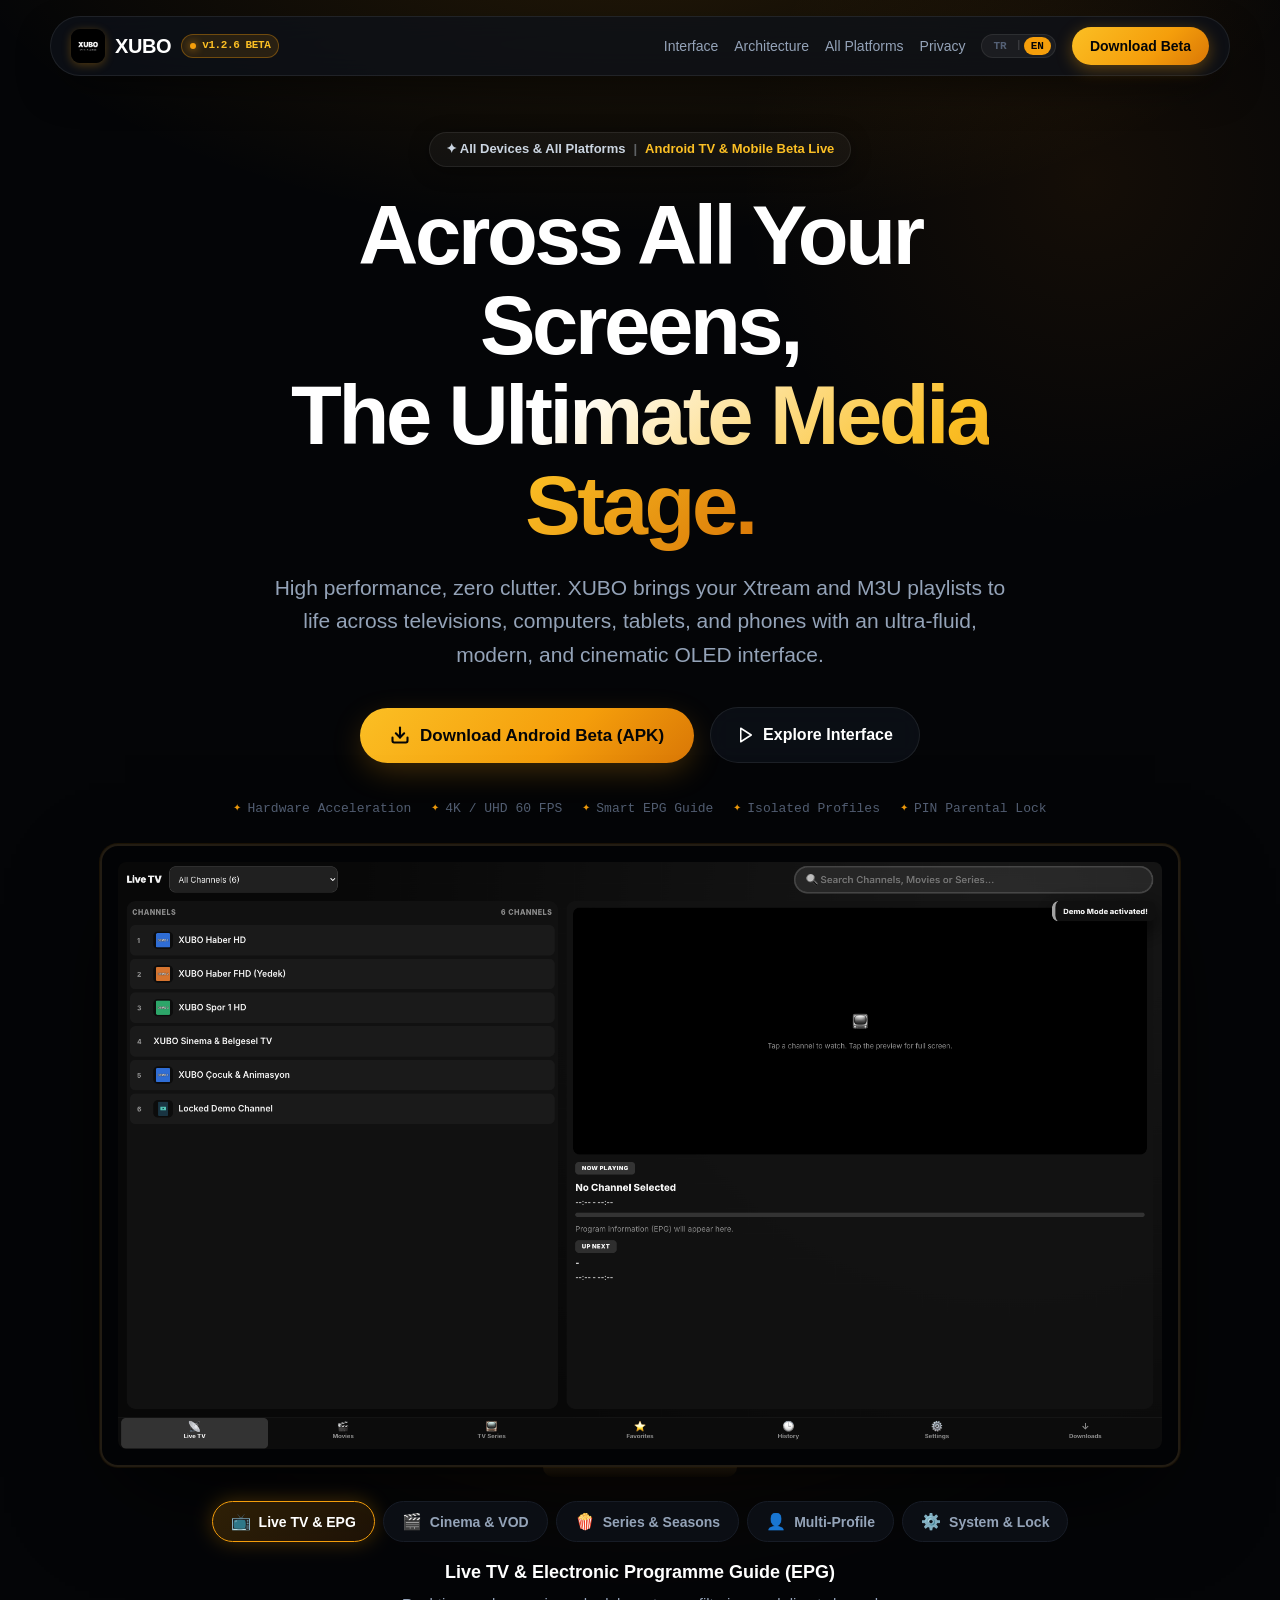
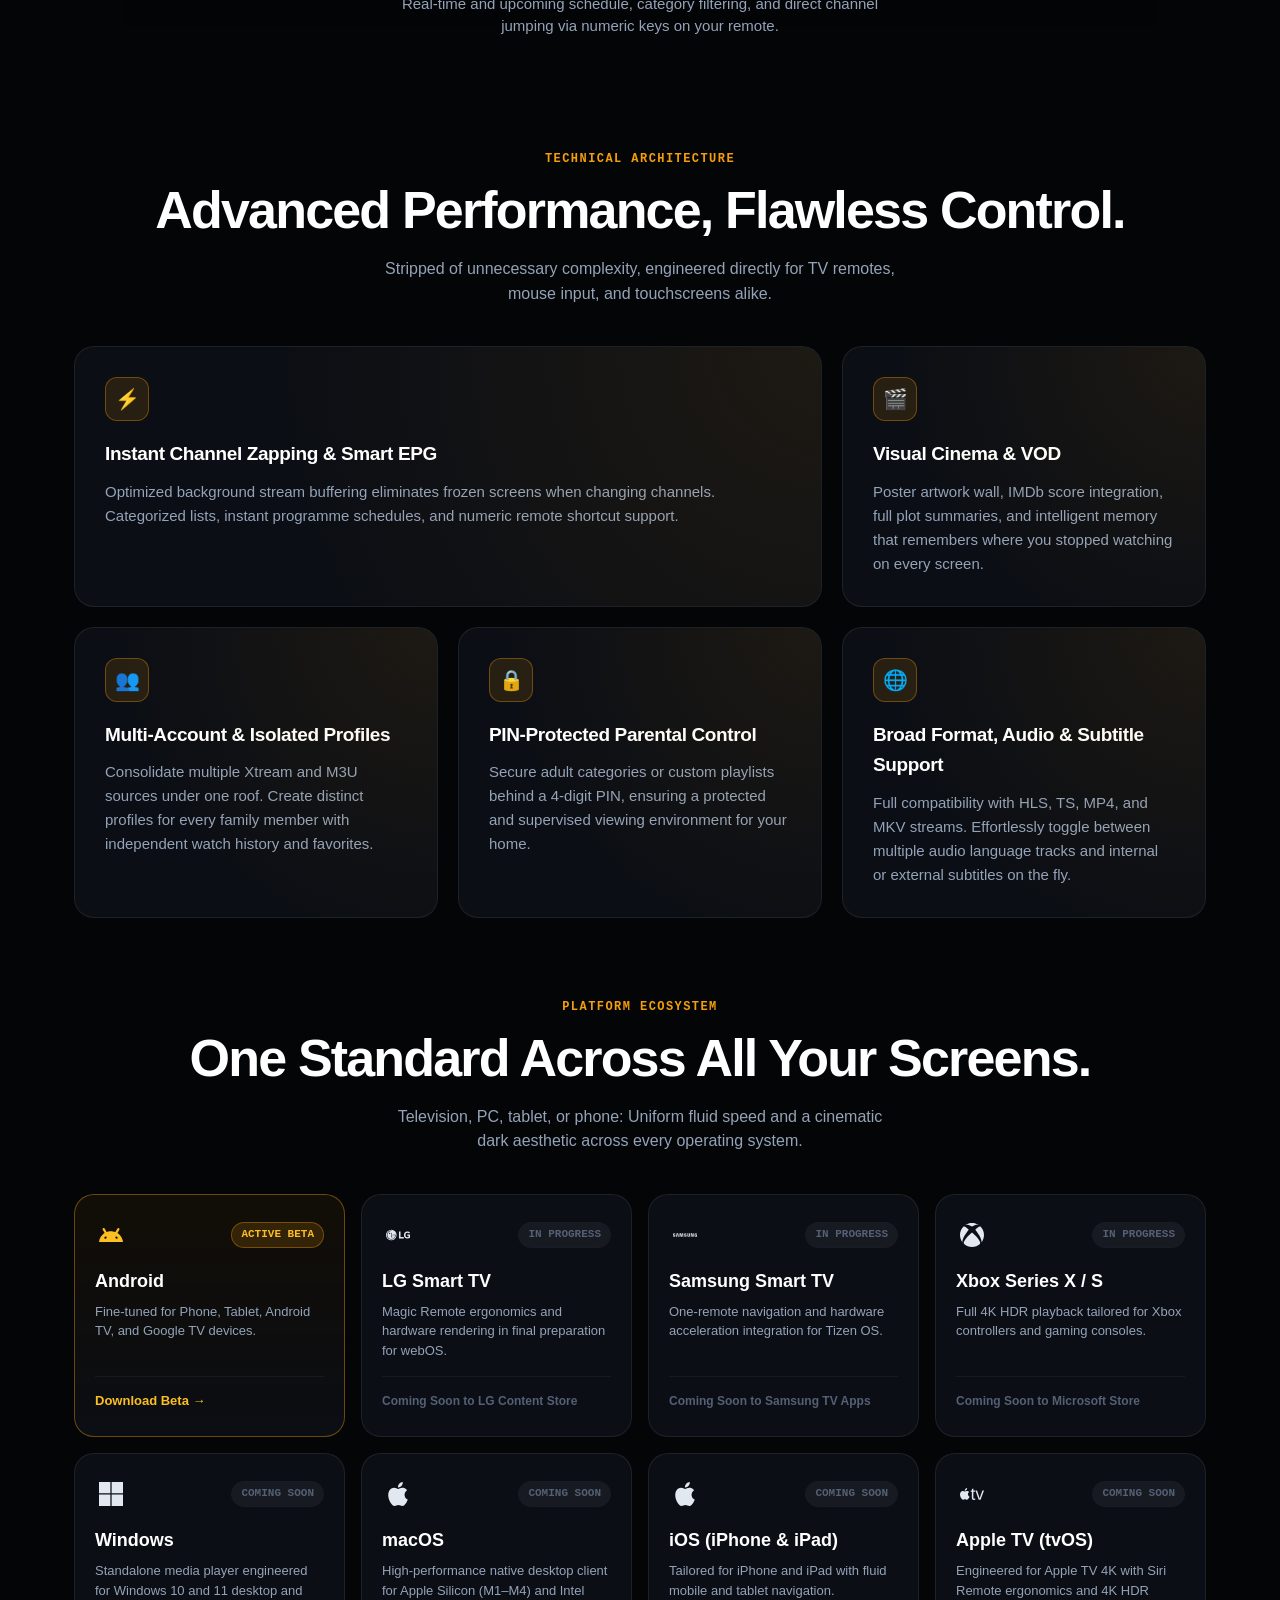
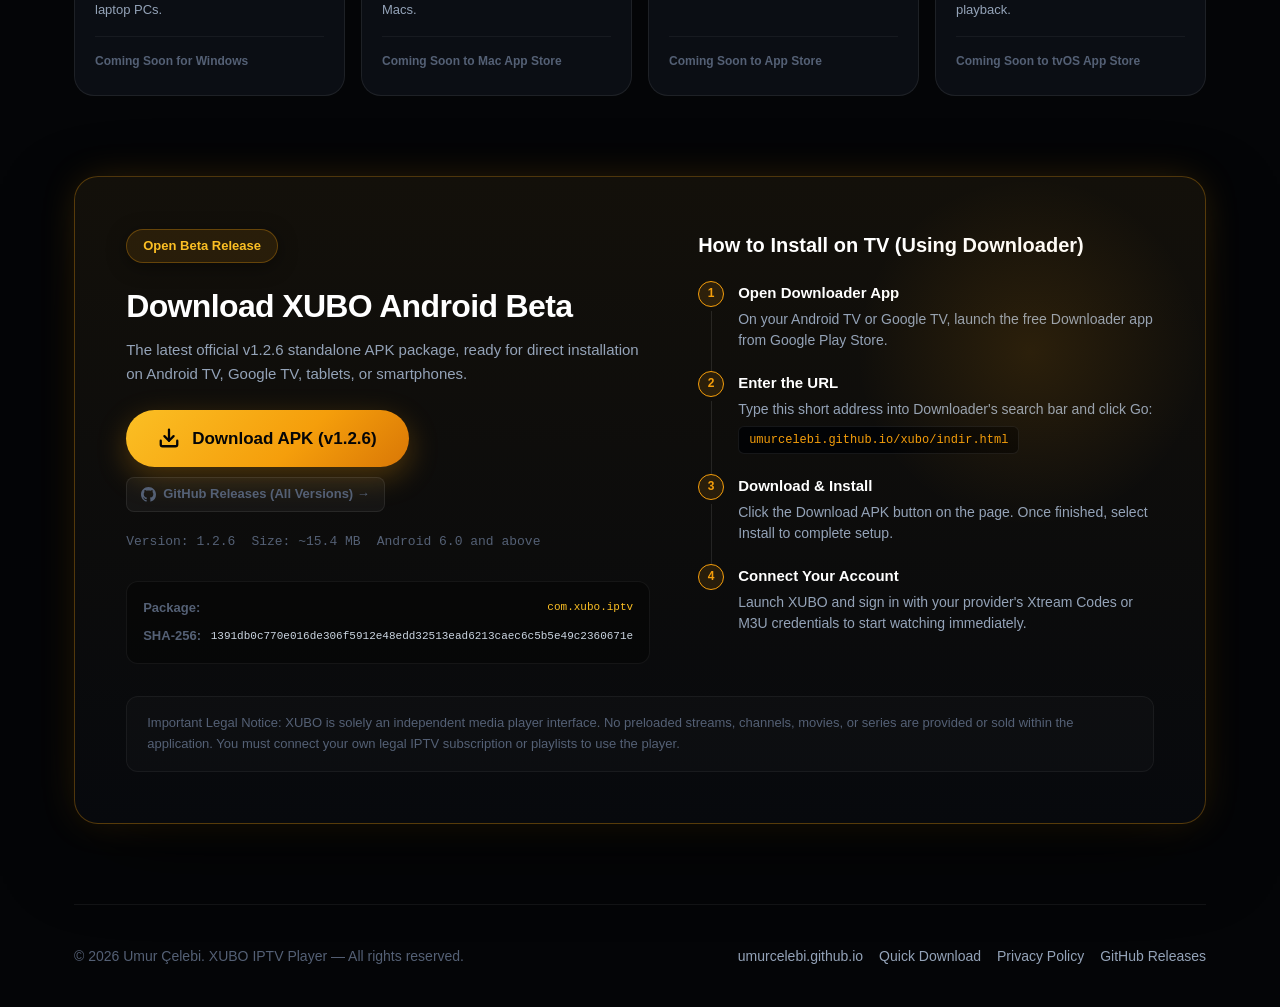
==== commit 2ba2b98d: "Update XUBO v1.2.6 APK and version metadata (Build 150)" ====
--- a/xubo/index.html
+++ b/xubo/index.html
@@ -19,7 +19,7 @@
         <span>XUBO</span>
         <span class="pulse-indicator">
           <span class="pulse-dot" aria-hidden="true"></span>
-          v1.2.2 BETA
+          v1.2.6 BETA
         </span>
       </a>
 
@@ -312,12 +312,12 @@
               </div>
               <h3 id="h-indir" data-i18n="hub_h3">XUBO Android Beta'yı İndirin</h3>
               <p data-i18n="hub_lead">
-                Android TV, Google TV, tablet veya akıllı telefonunuza doğrudan kurabileceğiniz en güncel v1.2.2 resmi APK paketidir.
+                Android TV, Google TV, tablet veya akıllı telefonunuza doğrudan kurabileceğiniz en güncel v1.2.6 resmi APK paketidir.
               </p>
 
               <a class="btn-download-hero" href="downloads/xubo-iptv.apk" download="xubo-iptv.apk">
                 <svg width="22" height="22" viewBox="0 0 24 24" fill="none" stroke="currentColor" stroke-width="2.5" stroke-linecap="round" stroke-linejoin="round" aria-hidden="true"><path d="M21 15v4a2 2 0 0 1-2 2H5a2 2 0 0 1-2-2v-4"></path><polyline points="7 10 12 15 17 10"></polyline><line x1="12" y1="15" x2="12" y2="3"></line></svg>
-                <span data-i18n="hub_btn">APK'yı İndir (v1.2.2)</span>
+                <span data-i18n="hub_btn">APK'yı İndir (v1.2.6)</span>
               </a>
 
               <div style="margin-top: 10px;">
@@ -328,8 +328,8 @@
               </div>
 
               <div class="apk-specs">
-                <span data-i18n="hub_spec_ver">Sürüm: 1.2.2</span>
-                <span data-i18n="hub_spec_size">Boyut: ~15.3 MB</span>
+                <span data-i18n="hub_spec_ver">Sürüm: 1.2.6</span>
+                <span data-i18n="hub_spec_size">Boyut: ~15.4 MB</span>
                 <span data-i18n="hub_spec_req">Android 6.0 ve üzeri</span>
               </div>
 
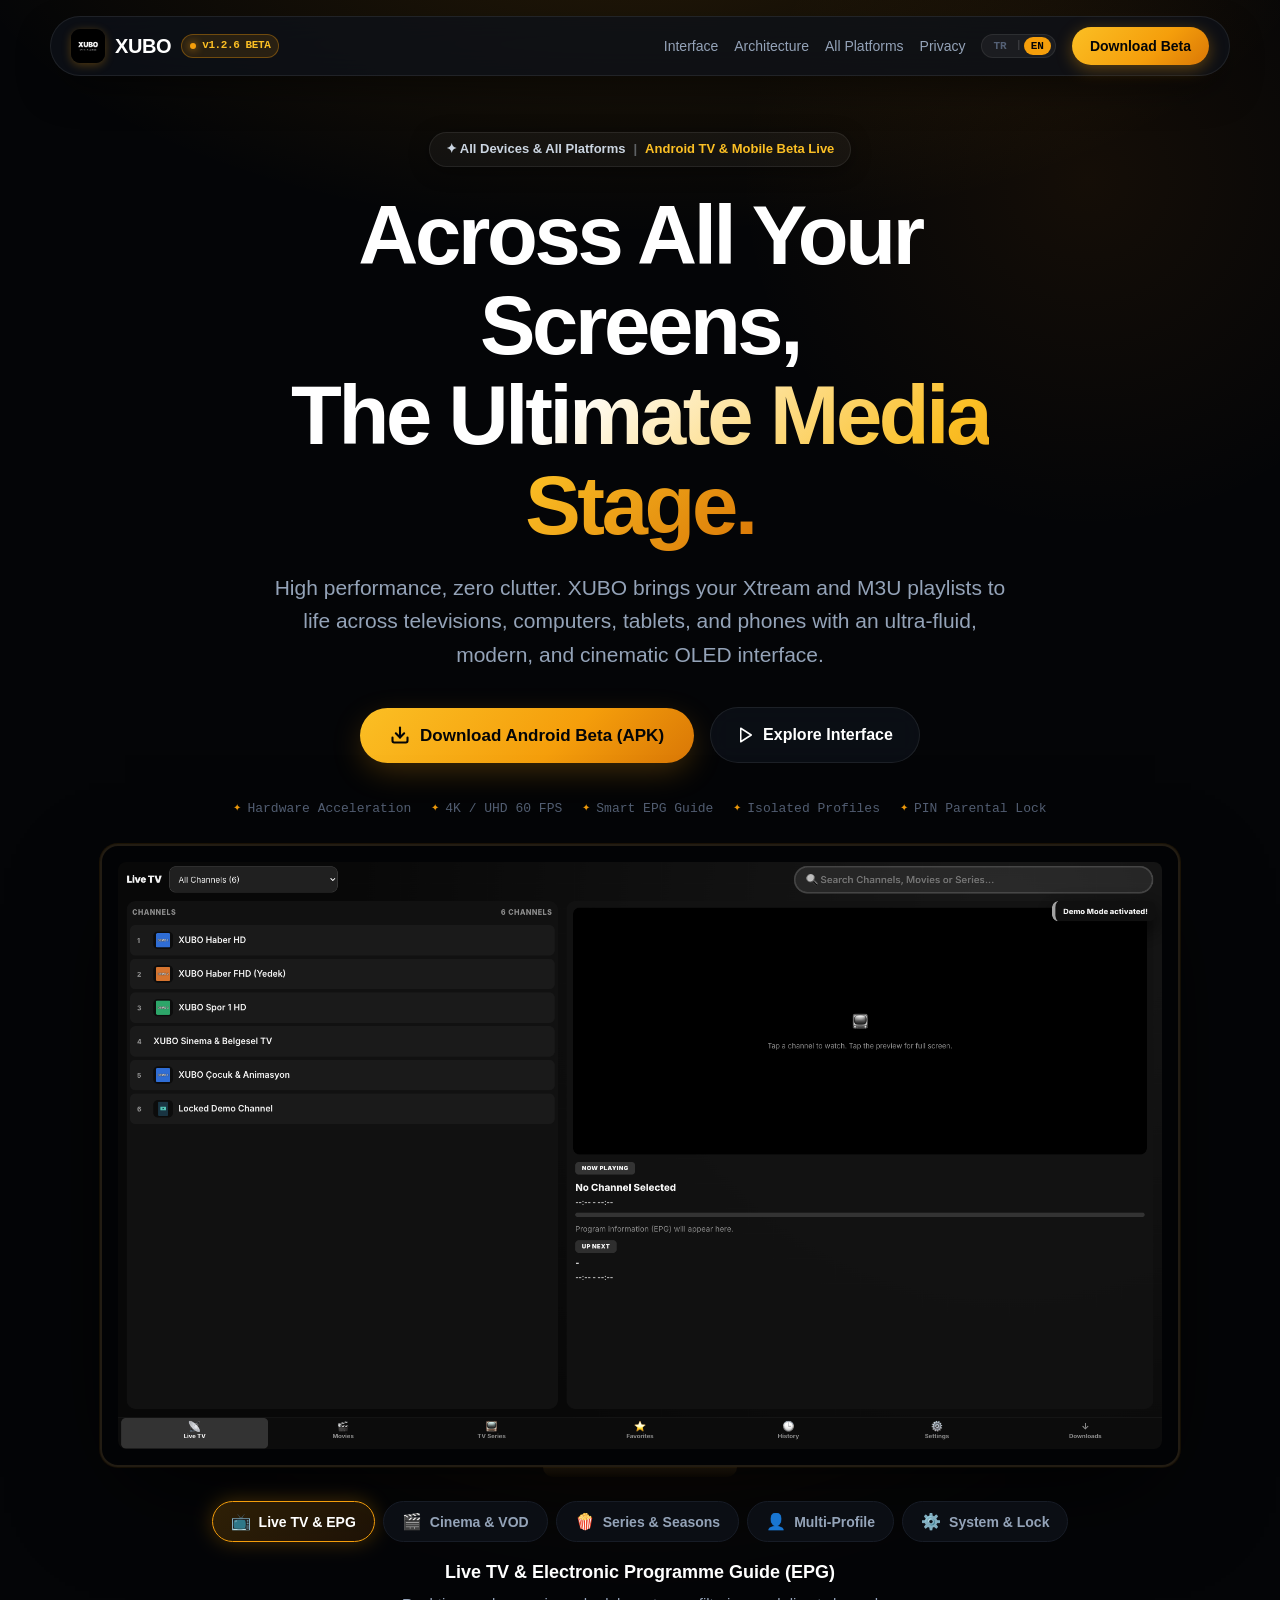
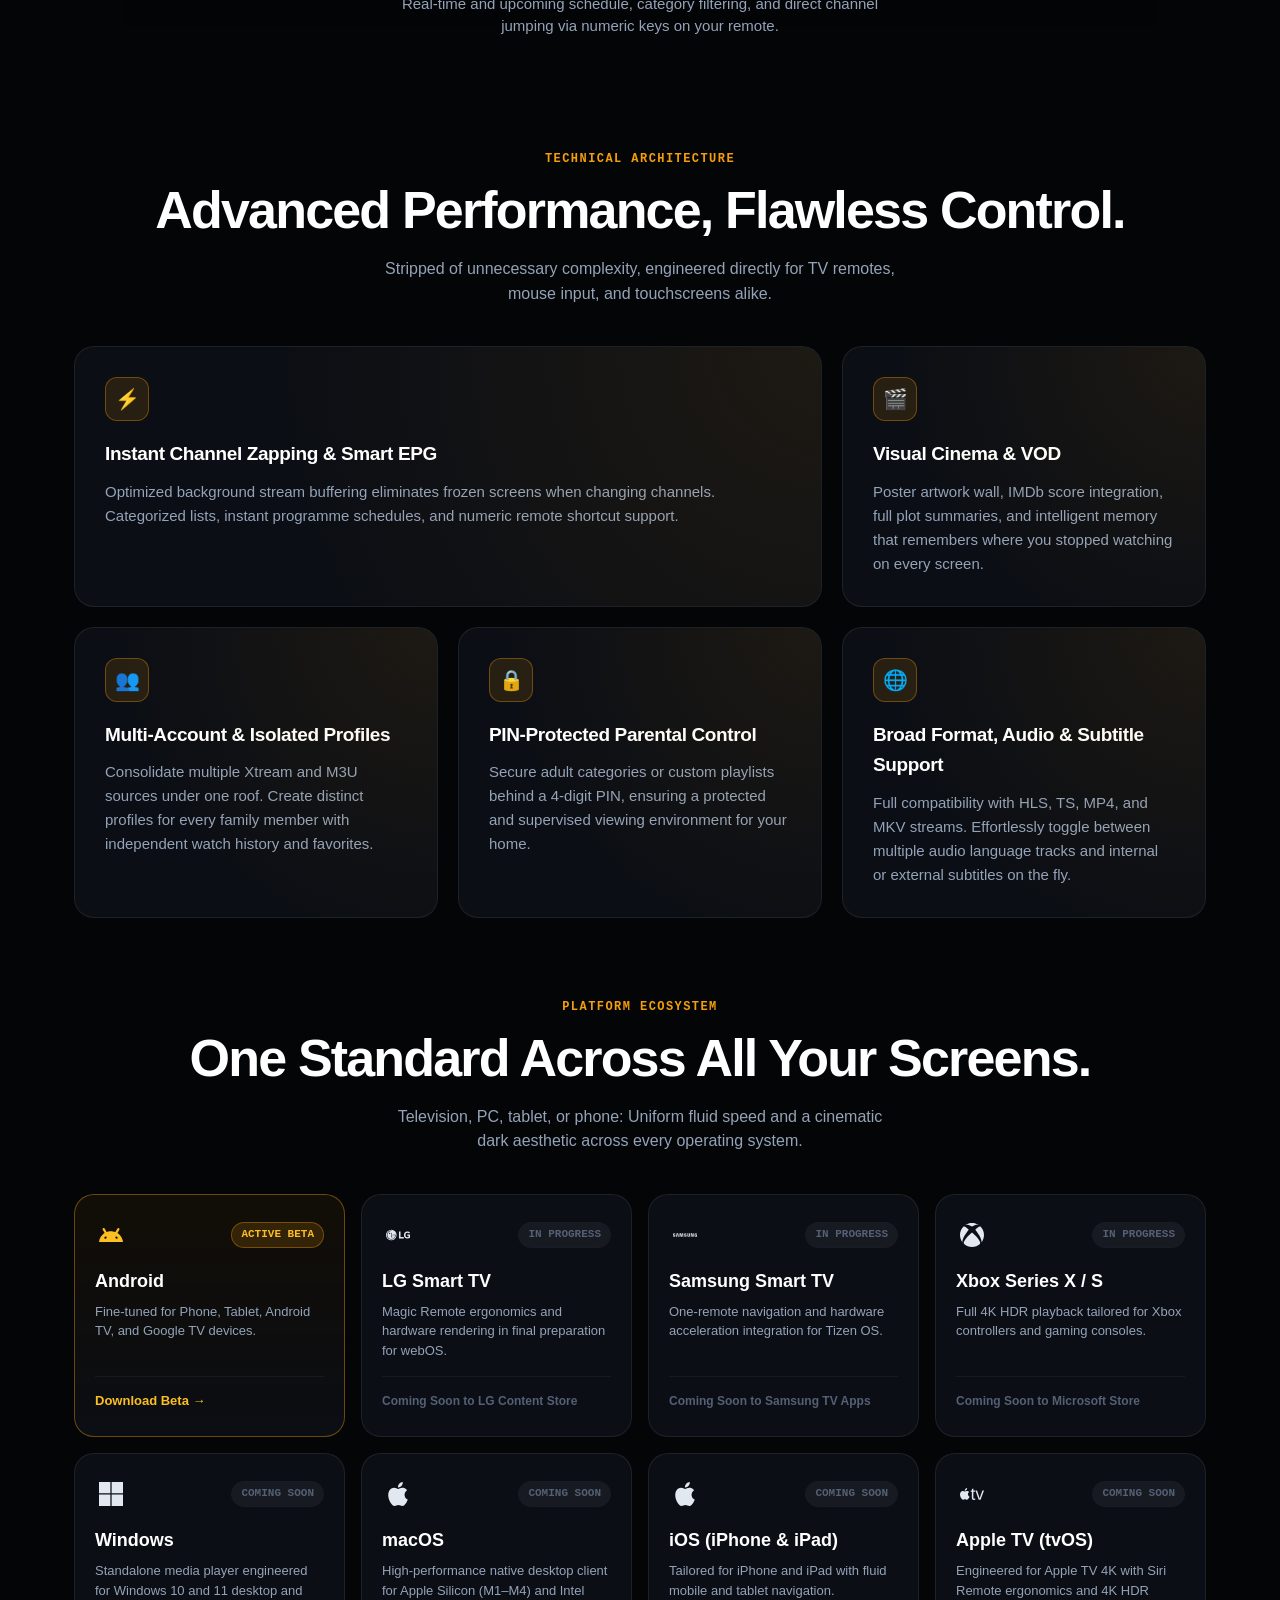
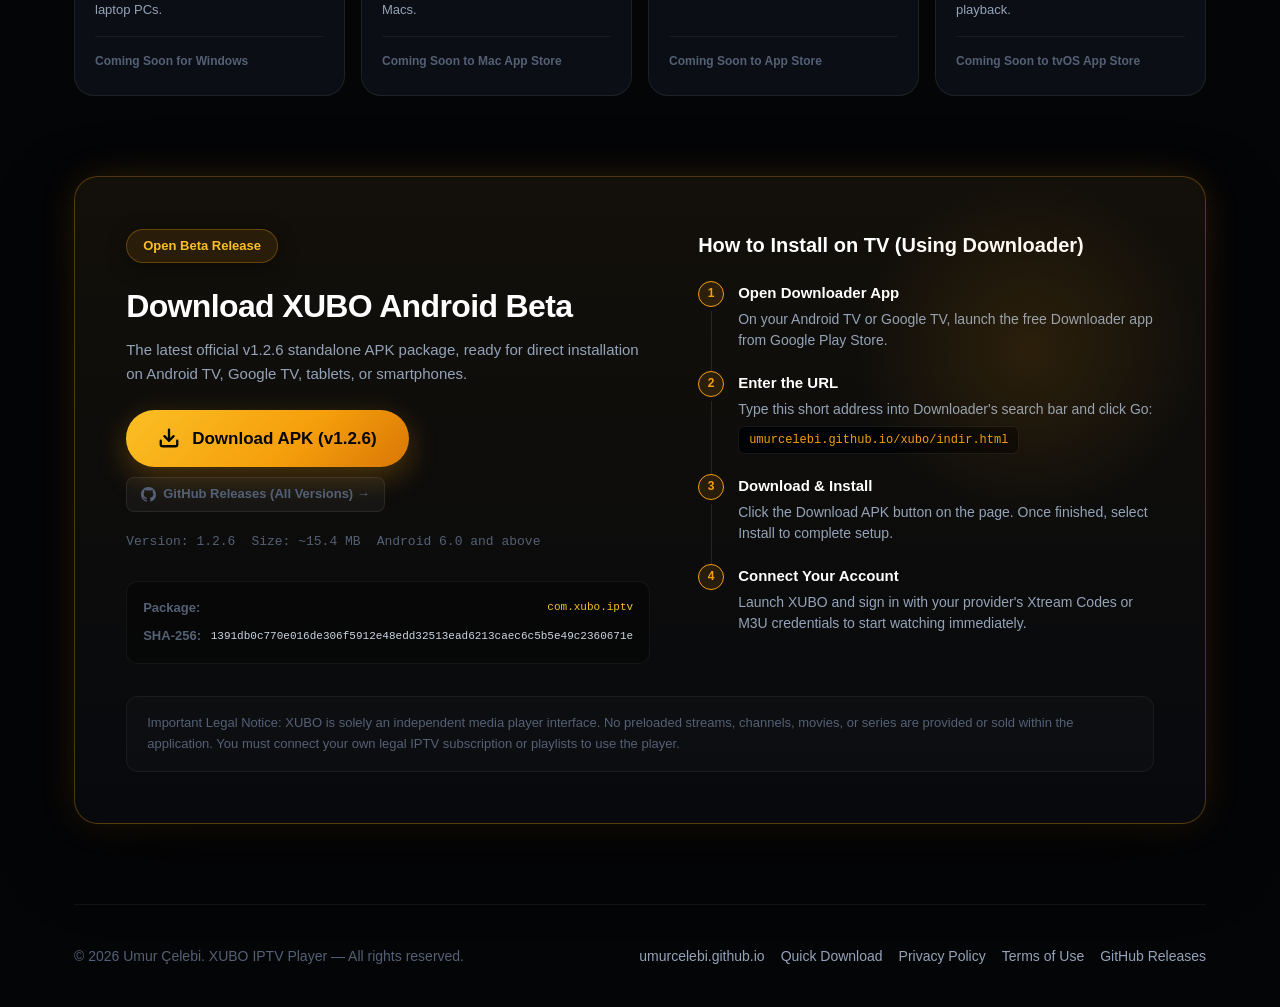
==== commit a7a7c880: "Add Terms of Use (EULA) and update navigation for App Store compliance" ====
--- a/xubo/index.html
+++ b/xubo/index.html
@@ -393,6 +393,7 @@
           <a href="../">umurcelebi.github.io</a>
           <a href="indir.html" data-i18n="footer_quick_dl">Hızlı İndirme</a>
           <a href="privacy.html" data-i18n="footer_privacy">Gizlilik Politikası</a>
+          <a href="terms.html" data-i18n="footer_terms">Kullanım Koşulları</a>
           <a href="https://github.com/umurcelebi/xubo/releases" target="_blank" rel="noopener" data-i18n="footer_github">GitHub Sürümleri</a>
         </div>
       </div>
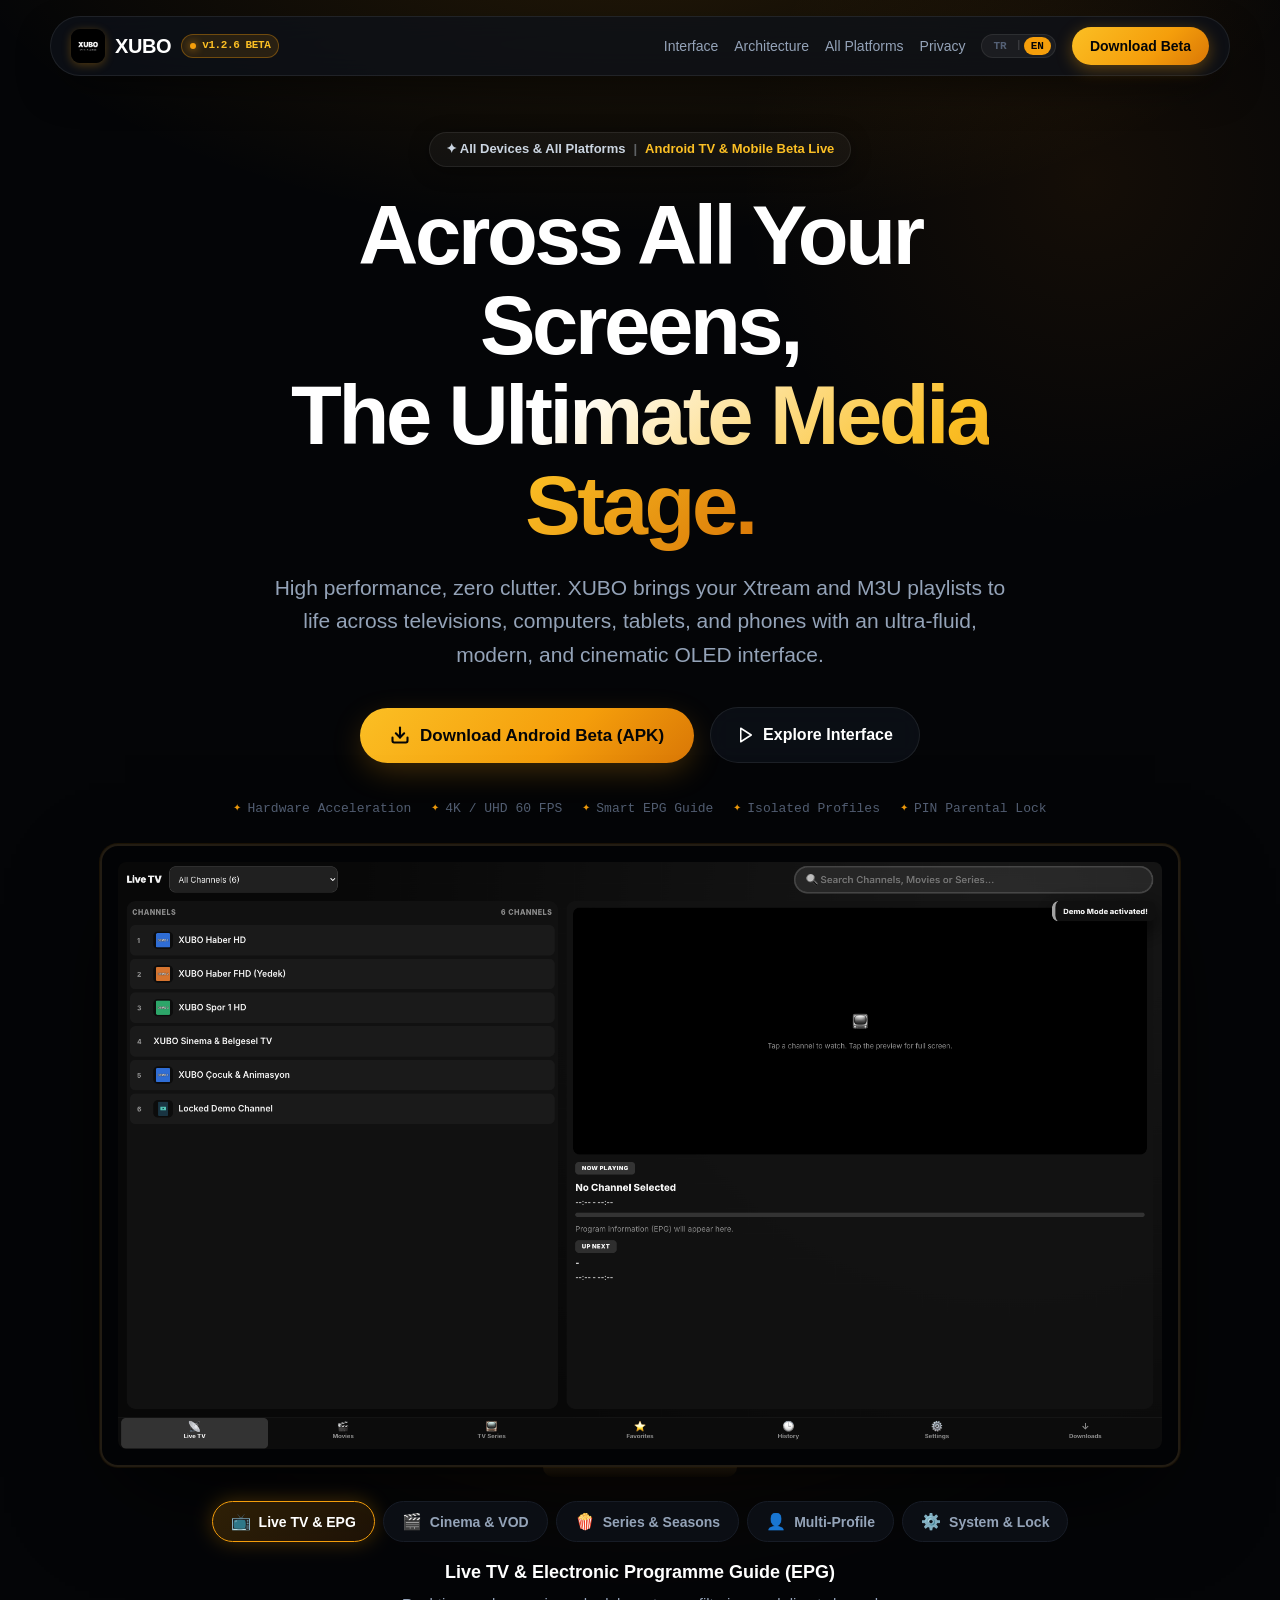
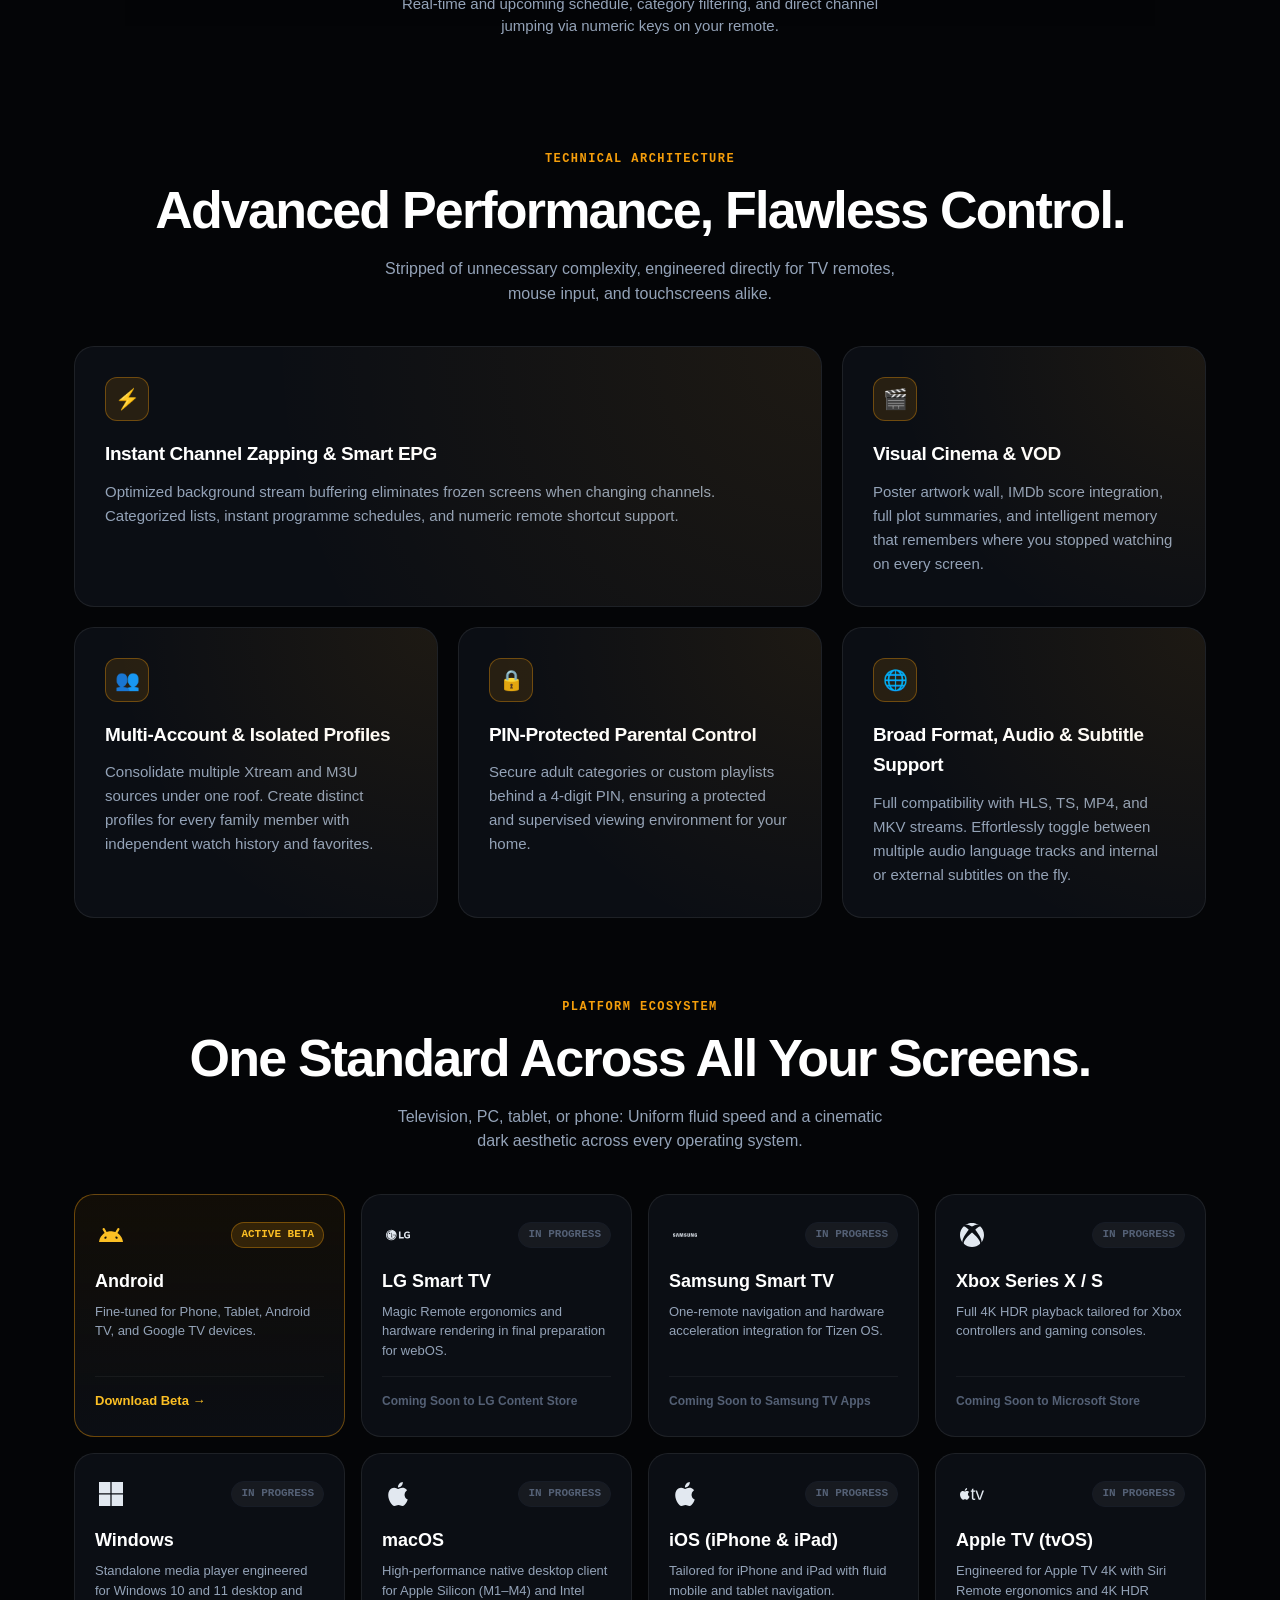
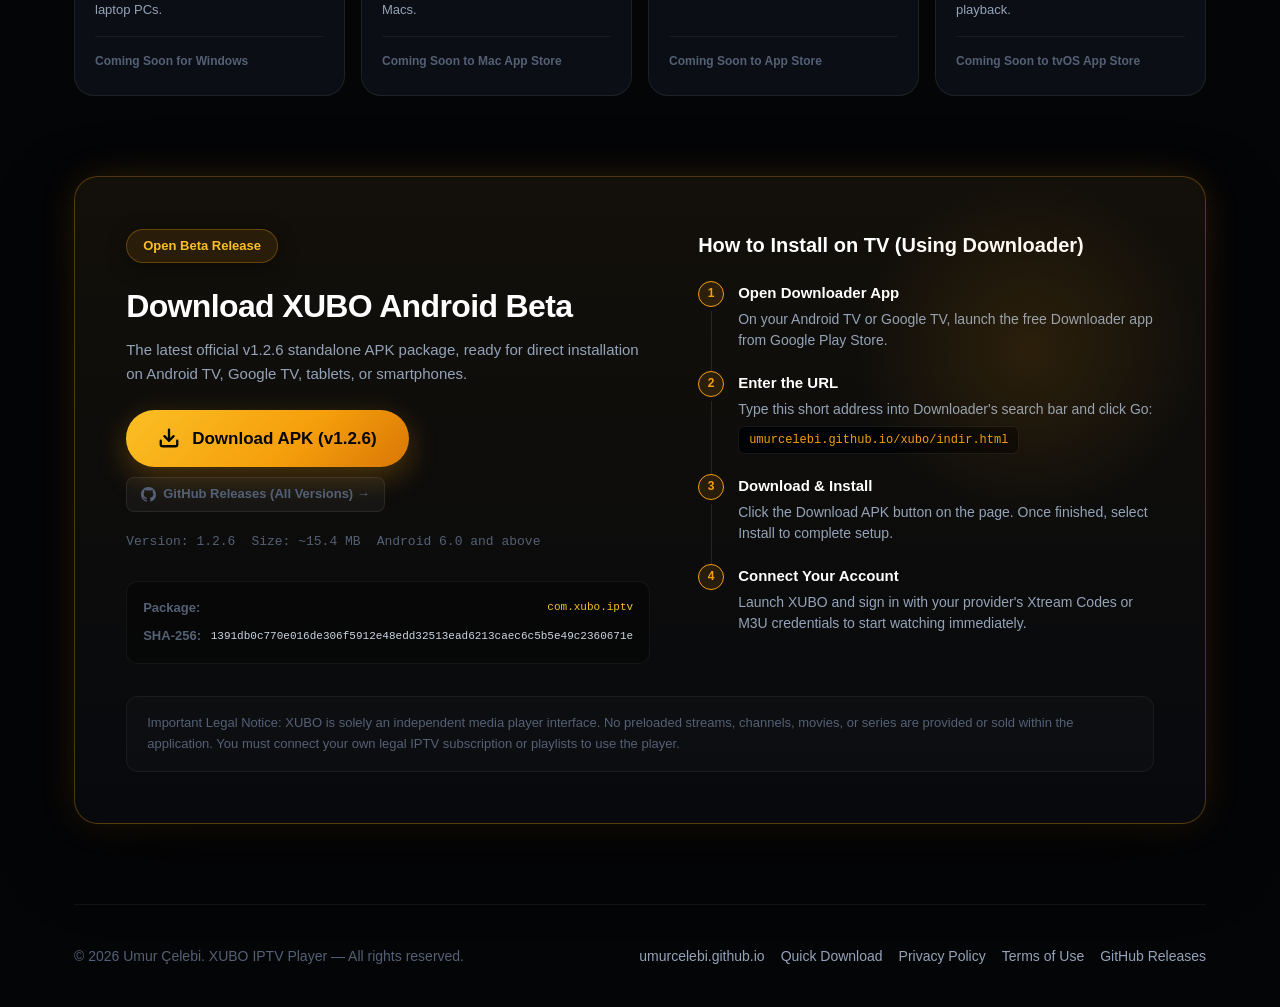
==== commit 9ae44767: "Update ecosystem platform badges from Coming Soon to In Progress (Hazırlanıyor)" ====
--- a/xubo/index.html
+++ b/xubo/index.html
@@ -3,6 +3,19 @@
 <head>
   <meta charset="utf-8">
   <meta name="viewport" content="width=device-width, initial-scale=1">
+  <script>
+    (function() {
+      var p = new URLSearchParams(window.location.search).get('lang');
+      var l = p || localStorage.getItem('xubo_site_lang');
+      if (!l) {
+        var bl = (navigator.language || '').toLowerCase();
+        l = bl.startsWith('tr') ? 'tr' : 'en';
+      }
+      if (l === 'en' || l === 'tr') {
+        document.documentElement.lang = l;
+      }
+    })();
+  </script>
   <title>XUBO — Tüm Ekranlarınız İçin Yeni Nesil IPTV Oynatıcı</title>
   <meta name="description" content="XUBO; televizyon, bilgisayar, tablet ve telefonda kendi IPTV aboneliğinizdeki canlı TV, film ve dizileri en yüksek performans ve sinematik koyu arayüzle oynatan bağımsız medya oynatıcısıdır.">
   <link rel="icon" href="favicon.png" type="image/png">
@@ -244,7 +257,7 @@
             <div>
               <div class="eco-head">
                 <span class="eco-icon" aria-label="Windows"><svg viewBox="0 0 24 24" fill="currentColor" aria-hidden="true"><path d="M0 0h11.377v11.372H0zm12.623 0H24v11.372H12.623zM0 12.623h11.377V24H0zm12.623 0H24V24H12.623z"/></svg></span>
-                <span class="eco-pill pill-soon" data-i18n="eco_windows_badge">Yakında</span>
+                <span class="eco-pill pill-soon" data-i18n="eco_windows_badge">Hazırlanıyor</span>
               </div>
               <h3 data-i18n="eco_windows_title">Windows</h3>
               <p class="eco-desc" data-i18n="eco_windows_desc">Windows 10 ve 11 masaüstü ve dizüstü bilgisayarlar için bağımsız oynatıcı uygulaması.</p>
@@ -259,7 +272,7 @@
             <div>
               <div class="eco-head">
                 <span class="eco-icon" aria-label="Apple macOS"><svg viewBox="0 0 24 24" fill="currentColor" aria-hidden="true"><path d="M12.152 6.896c-.948 0-2.415-1.078-3.96-1.04-2.04.027-3.91 1.183-4.961 3.014-2.117 3.675-.546 9.103 1.519 12.09 1.013 1.454 2.208 3.09 3.792 3.039 1.52-.065 2.09-.987 3.935-.987 1.831 0 2.35.987 3.96.948 1.637-.026 2.676-1.48 3.676-2.948 1.156-1.688 1.636-3.325 1.662-3.415-.039-.013-3.182-1.221-3.22-4.857-.026-3.04 2.48-4.494 2.597-4.559-1.429-2.09-3.623-2.324-4.39-2.376-2-.156-3.675 1.09-4.61 1.09zM15.53 3.83c.843-1.012 1.4-2.427 1.245-3.83-1.207.052-2.662.805-3.532 1.818-.78.896-1.454 2.338-1.273 3.714 1.338.104 2.715-.688 3.559-1.701"/></svg></span>
-                <span class="eco-pill pill-soon" data-i18n="eco_macos_badge">Yakında</span>
+                <span class="eco-pill pill-soon" data-i18n="eco_macos_badge">Hazırlanıyor</span>
               </div>
               <h3 data-i18n="eco_macos_title">macOS</h3>
               <p class="eco-desc" data-i18n="eco_macos_desc">Apple Silicon (M1/M2/M3/M4) ve Intel Mac cihazları için yüksek performanslı masaüstü arayüzü.</p>
@@ -274,7 +287,7 @@
             <div>
               <div class="eco-head">
                 <span class="eco-icon" aria-label="Apple iOS"><svg viewBox="0 0 24 24" fill="currentColor" aria-hidden="true"><path d="M12.152 6.896c-.948 0-2.415-1.078-3.96-1.04-2.04.027-3.91 1.183-4.961 3.014-2.117 3.675-.546 9.103 1.519 12.09 1.013 1.454 2.208 3.09 3.792 3.039 1.52-.065 2.09-.987 3.935-.987 1.831 0 2.35.987 3.96.948 1.637-.026 2.676-1.48 3.676-2.948 1.156-1.688 1.636-3.325 1.662-3.415-.039-.013-3.182-1.221-3.22-4.857-.026-3.04 2.48-4.494 2.597-4.559-1.429-2.09-3.623-2.324-4.39-2.376-2-.156-3.675 1.09-4.61 1.09zM15.53 3.83c.843-1.012 1.4-2.427 1.245-3.83-1.207.052-2.662.805-3.532 1.818-.78.896-1.454 2.338-1.273 3.714 1.338.104 2.715-.688 3.559-1.701"/></svg></span>
-                <span class="eco-pill pill-soon" data-i18n="eco_ios_badge">Yakında</span>
+                <span class="eco-pill pill-soon" data-i18n="eco_ios_badge">Hazırlanıyor</span>
               </div>
               <h3 data-i18n="eco_ios_title">iOS (iPhone & iPad)</h3>
               <p class="eco-desc" data-i18n="eco_ios_desc">iPhone ve iPad ekranları için optimize edilmiş, akıcı mobil ve tablet deneyimi.</p>
@@ -289,7 +302,7 @@
             <div>
               <div class="eco-head">
                 <span class="eco-icon" aria-label="Apple TV"><svg viewBox="0 0 24 24" fill="currentColor" aria-hidden="true"><path d="M20.57 17.735h-1.815l-3.34-9.203h1.633l2.02 5.987c.075.231.273.9.586 2.012l.297-.997.33-1.006 2.094-6.004H24zm-5.344-.066a5.76 5.76 0 0 1-1.55.207c-1.23 0-1.84-.693-1.84-2.087V9.646h-1.063V8.532h1.121V7.081l1.476-.602v2.062h1.707v1.113H13.38v5.805c0 .446.074.75.214.932.14.182.396.264.75.264.207 0 .495-.041.883-.115zm-7.29-5.343c.017 1.764 1.55 2.358 1.567 2.366-.017.042-.248.842-.808 1.658-.487.71-.99 1.418-1.79 1.435-.783.016-1.03-.462-1.93-.462-.89 0-1.17.445-1.913.478-.758.025-1.344-.775-1.838-1.484-.998-1.451-1.765-4.098-.734-5.88.51-.89 1.426-1.451 2.416-1.46.75-.016 1.468.512 1.93.512.461 0 1.327-.627 2.234-.536.38.016 1.452.157 2.136 1.154-.058.033-1.278.743-1.27 2.219M6.468 7.988c.404-.495.685-1.18.61-1.864-.585.025-1.294.388-1.723.883-.38.437-.71 1.138-.619 1.806.652.05 1.328-.338 1.732-.825Z"/></svg></span>
-                <span class="eco-pill pill-soon" data-i18n="eco_appletv_badge">Yakında</span>
+                <span class="eco-pill pill-soon" data-i18n="eco_appletv_badge">Hazırlanıyor</span>
               </div>
               <h3 data-i18n="eco_appletv_title">Apple TV (tvOS)</h3>
               <p class="eco-desc" data-i18n="eco_appletv_desc">tvOS ve Apple TV 4K için Siri Remote kumanda uyumu ve 4K HDR yayın deneyimi.</p>
